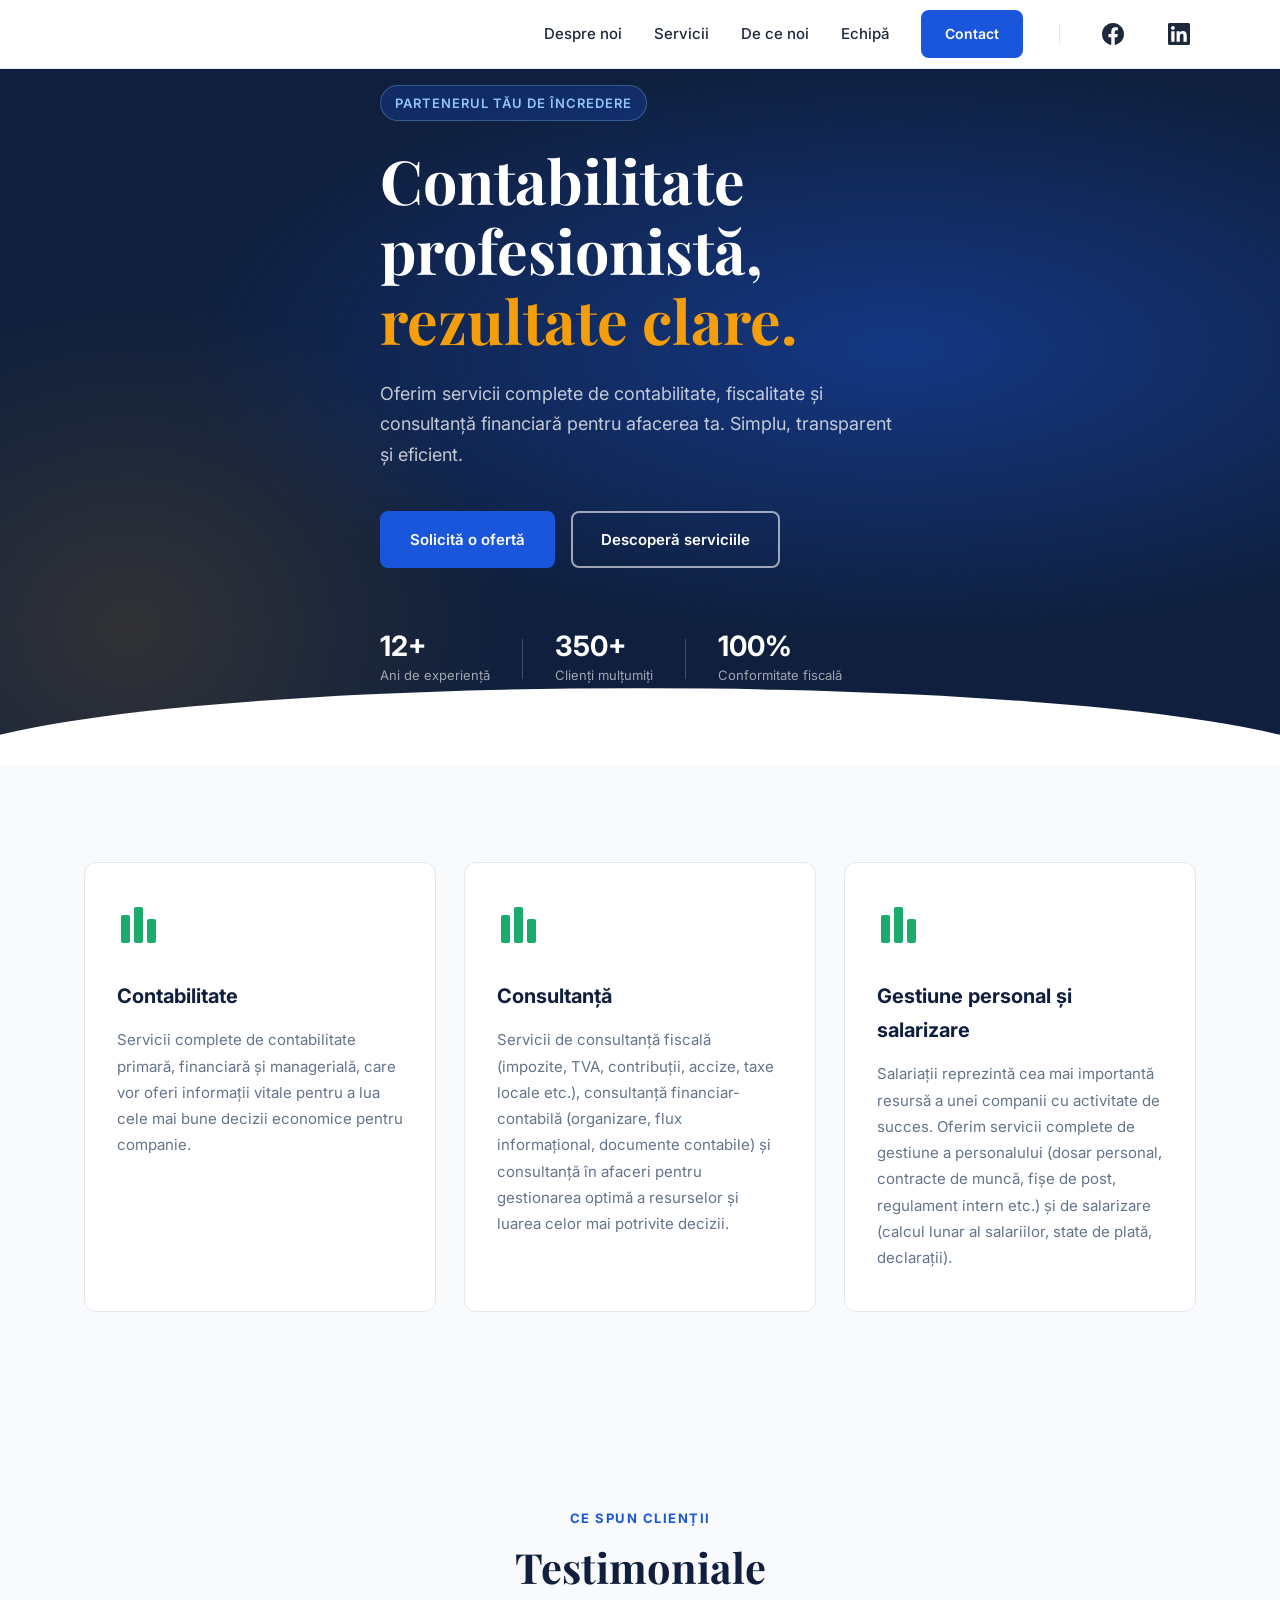
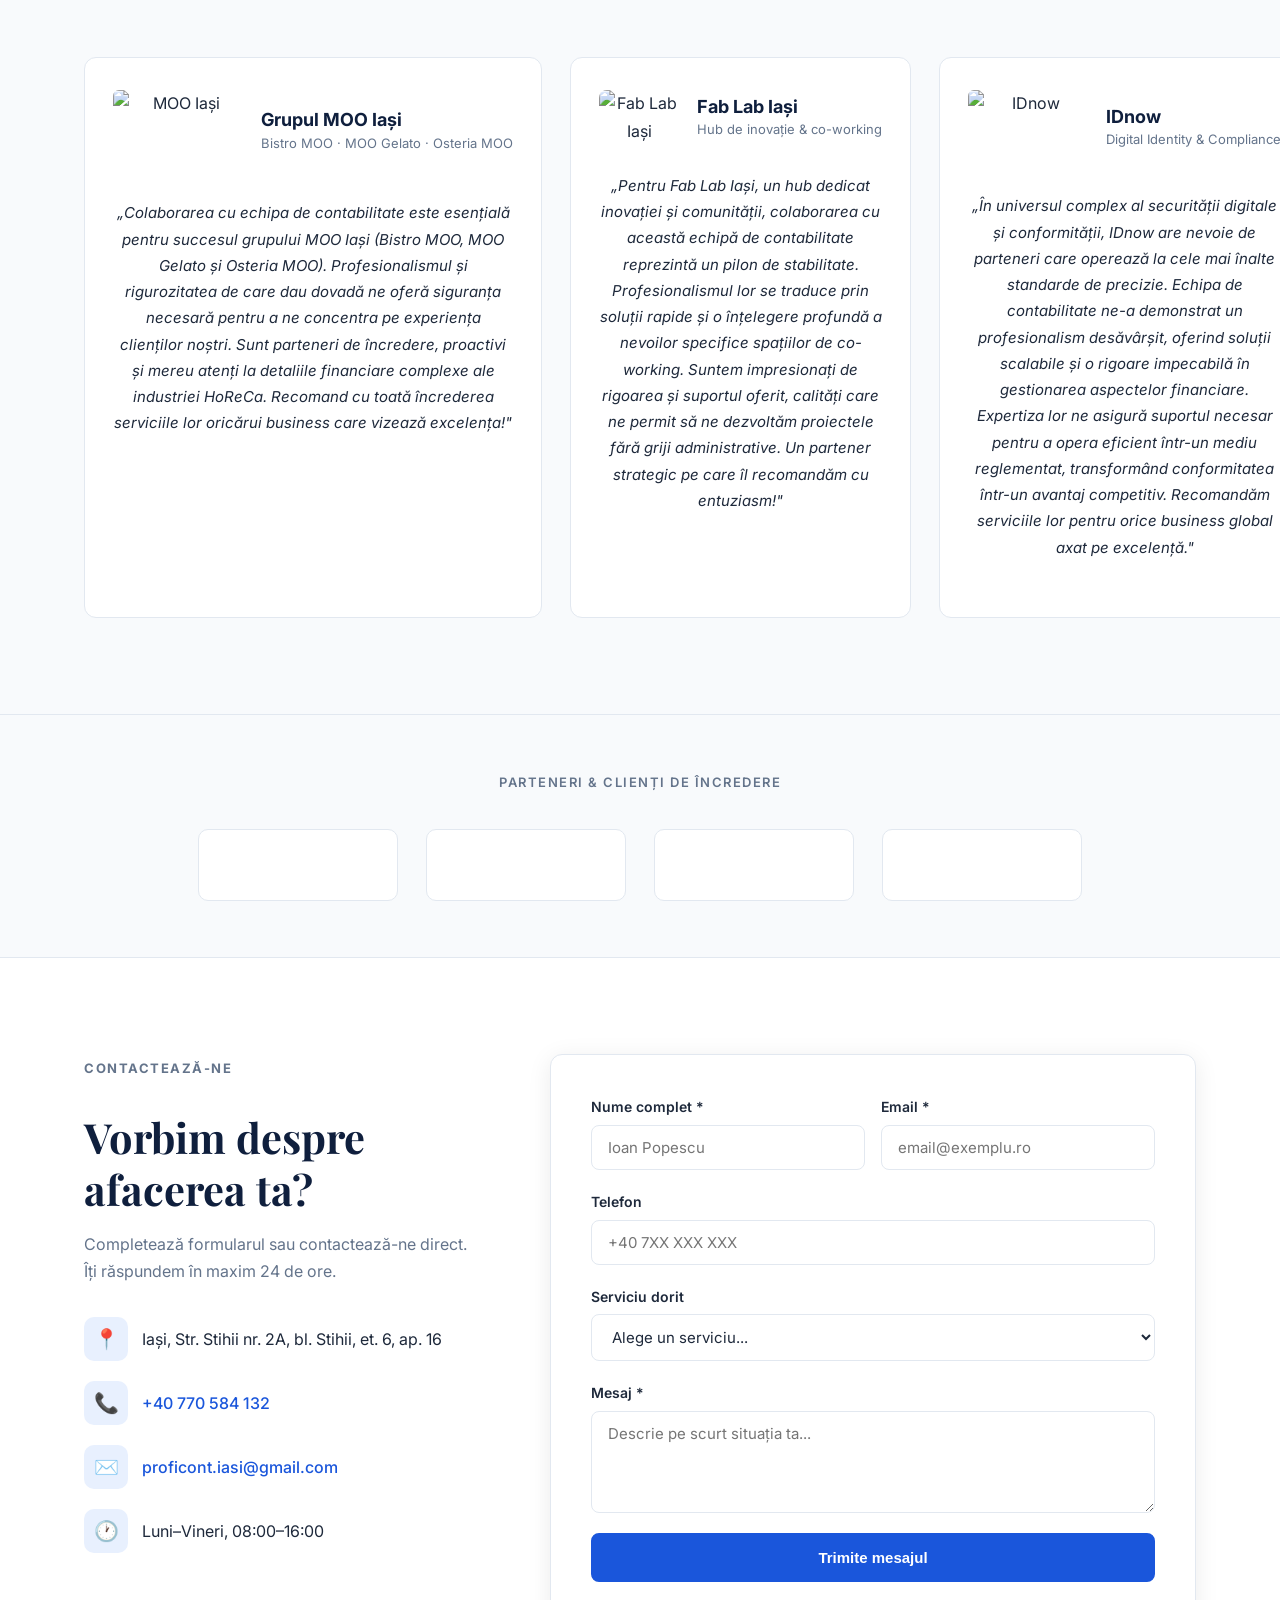
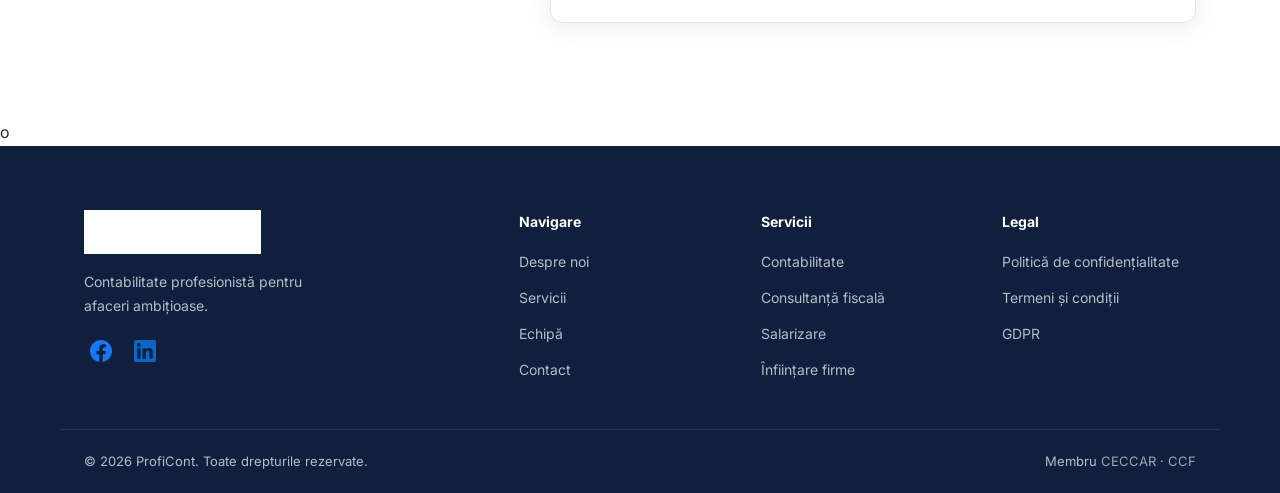
==== index.html @ 17c83525 "Update index.html" ====
<!DOCTYPE html>
<html lang="ro">
<head>
  <meta charset="UTF-8" />
  <meta name="viewport" content="width=device-width, initial-scale=1.0" />
  <title>ProfiCont – Servicii Contabile & Fiscale</title>
  <link rel="stylesheet" href="style.css" />
  <link rel="preconnect" href="https://fonts.googleapis.com" />
  <link rel="preconnect" href="https://fonts.gstatic.com" crossorigin />
  <link href="https://fonts.googleapis.com/css2?family=Inter:wght@300;400;500;600;700&family=Playfair+Display:wght@700&display=swap" rel="stylesheet" />
</head>
<body>

  <!-- NAVBAR -->
  <header class="navbar" id="navbar">
    <div class="container nav-inner">
      <a href="index.html" class="logo">
       <img src="images/logo-proficont.jpeg" alt="ProfiCont" class="logo-img logo-img--footer">
      </a>
      <nav class="nav-links" id="navLinks">
        <a href="despre-noi.html">Despre noi</a>
        <a href="servicii.html">Servicii</a>
        <a href="de-ce-noi.html">De ce noi</a>
        <a href="echipa.html">Echipă</a>
        <a href="#contact" class="btn btn-nav">Contact</a>
        <span class="nav-social-sep"></span>
        <a href="https://www.facebook.com/profile.php?id=100087734592923" target="_blank" rel="noopener" aria-label="Facebook" class="social-btn fb"><svg xmlns="http://www.w3.org/2000/svg" viewBox="0 0 24 24" fill="currentColor"><path d="M24 12.073c0-6.627-5.373-12-12-12s-12 5.373-12 12c0 5.99 4.388 10.954 10.125 11.854v-8.385H7.078v-3.47h3.047V9.43c0-3.007 1.792-4.669 4.533-4.669 1.312 0 2.686.235 2.686.235v2.953H15.83c-1.491 0-1.956.925-1.956 1.874v2.25h3.328l-.532 3.47h-2.796v8.385C19.612 23.027 24 18.062 24 12.073z"/></svg></a>
        <a href="https://www.linkedin.com/company/108966932/admin/page-posts/published/" target="_blank" rel="noopener" aria-label="LinkedIn" class="social-btn li"><svg xmlns="http://www.w3.org/2000/svg" viewBox="0 0 24 24" fill="currentColor"><path d="M20.447 20.452h-3.554v-5.569c0-1.328-.027-3.037-1.852-3.037-1.853 0-2.136 1.445-2.136 2.939v5.667H9.351V9h3.414v1.561h.046c.477-.9 1.637-1.85 3.37-1.85 3.601 0 4.267 2.37 4.267 5.455v6.286zM5.337 7.433c-1.144 0-2.063-.926-2.063-2.065 0-1.138.92-2.063 2.063-2.063 1.14 0 2.064.925 2.064 2.063 0 1.139-.925 2.065-2.064 2.065zm1.782 13.019H3.555V9h3.564v11.452zM22.225 0H1.771C.792 0 0 .774 0 1.729v20.542C0 23.227.792 24 1.771 24h20.451C23.2 24 24 23.227 24 22.271V1.729C24 .774 23.2 0 22.222 0h.003z"/></svg></a>
      </nav>
      <button class="hamburger" id="hamburger" aria-label="Meniu">
        <span></span><span></span><span></span>
      </button>
    </div>
  </header>

  <!-- HERO -->
  <section class="hero" id="hero">
    <div class="hero-bg"></div>
    <div class="container hero-content">
      <p class="hero-tag">Partenerul tău de încredere</p>
      <h1 class="hero-title">Contabilitate <br />profesionistă,<br /><span>rezultate clare.</span></h1>
      <p class="hero-sub">Oferim servicii complete de contabilitate, fiscalitate și consultanță financiară pentru afacerea ta. Simplu, transparent și eficient.</p>
      <div class="hero-cta">
        <a href="#contact" class="btn btn-primary">Solicită o ofertă</a>
        <a href="servicii.html" class="btn btn-outline">Descoperă serviciile</a>
      </div>
      <div class="hero-stats">
        <div class="stat"><span class="stat-num">12+</span><span class="stat-label">Ani de experiență</span></div>
        <div class="stat-divider"></div>
        <div class="stat"><span class="stat-num">350+</span><span class="stat-label">Clienți mulțumiți</span></div>
        <div class="stat-divider"></div>
        <div class="stat"><span class="stat-num">100%</span><span class="stat-label">Conformitate fiscală</span></div>
      </div>
    </div>
    <div class="hero-shape"></div>
  </section>

  <!-- SERVICII PREVIEW -->
  <section class="section servicii-preview">
    <div class="container">
      <div class="sp-grid">

        <div class="sp-card">
          <div class="sp-icon">
            <svg width="44" height="44" viewBox="0 0 44 44" fill="none" xmlns="http://www.w3.org/2000/svg">
              <rect x="4"  y="12" width="9" height="28" rx="2" fill="#1aab6d"/>
              <rect x="17" y="4"  width="9" height="36" rx="2" fill="#1aab6d"/>
              <rect x="30" y="16" width="9" height="24" rx="2" fill="#1aab6d"/>
            </svg>
          </div>
          <h3>Contabilitate</h3>
          <p>Servicii complete de contabilitate primară, financiară și managerială, care vor oferi informații vitale pentru a lua cele mai bune decizii economice pentru companie.</p>
        </div>

        <div class="sp-card">
          <div class="sp-icon">
            <svg width="44" height="44" viewBox="0 0 44 44" fill="none" xmlns="http://www.w3.org/2000/svg">
              <rect x="4"  y="12" width="9" height="28" rx="2" fill="#1aab6d"/>
              <rect x="17" y="4"  width="9" height="36" rx="2" fill="#1aab6d"/>
              <rect x="30" y="16" width="9" height="24" rx="2" fill="#1aab6d"/>
            </svg>
          </div>
          <h3>Consultanță</h3>
          <p>Servicii de consultanță fiscală (impozite, TVA, contribuții, accize, taxe locale etc.), consultanță financiar-contabilă (organizare, flux informațional, documente contabile) și consultanță în afaceri pentru gestionarea optimă a resurselor și luarea celor mai potrivite decizii.</p>
        </div>

        <div class="sp-card">
          <div class="sp-icon">
            <svg width="44" height="44" viewBox="0 0 44 44" fill="none" xmlns="http://www.w3.org/2000/svg">
              <rect x="4"  y="12" width="9" height="28" rx="2" fill="#1aab6d"/>
              <rect x="17" y="4"  width="9" height="36" rx="2" fill="#1aab6d"/>
              <rect x="30" y="16" width="9" height="24" rx="2" fill="#1aab6d"/>
            </svg>
          </div>
          <h3>Gestiune personal și salarizare</h3>
          <p>Salariații reprezintă cea mai importantă resursă a unei companii cu activitate de succes. Oferim servicii complete de gestiune a personalului (dosar personal, contracte de muncă, fișe de post, regulament intern etc.) și de salarizare (calcul lunar al salariilor, state de plată, declarații).</p>
        </div>

      </div>
    </div>
  </section>

  <!-- TESTIMONIALE -->
  <section class="section testimoniale" id="testimoniale">
    <div class="container">
      <div class="section-header">
        <p class="section-tag">Ce spun clienții</p>
        <h2 class="section-title">Testimoniale</h2>
      </div>
      <div class="testimoniale-grid">
        <div class="testimonial">
          <div class="testimonial-autor">
            <img class="autor-avatar" src="https://encrypted-tbn0.gstatic.com/images?q=tbn:ANd9GcRP4t0V4lASHLpOEWiMUk9K0QkeZZ6dbiQKRQ&s" alt="MOO Iași" style="width:130px;height:82px;" />
            <div class="autor-info"><strong><a href="https://moogelato.com/" target="_blank" rel="noopener">Grupul MOO Iași</a></strong><small class="autor-small-top">Bistro MOO · MOO Gelato · Osteria MOO</small></div>
          </div>
          <p>„Colaborarea cu echipa de contabilitate este esențială pentru succesul grupului MOO Iași (Bistro MOO, MOO Gelato și Osteria MOO). Profesionalismul și rigurozitatea de care dau dovadă ne oferă siguranța necesară pentru a ne concentra pe experiența clienților noștri. Sunt parteneri de încredere, proactivi și mereu atenți la detaliile financiare complexe ale industriei HoReCa. Recomand cu toată încrederea serviciile lor oricărui business care vizează excelența!"</p>
        </div>
        <div class="testimonial">
          <div class="testimonial-autor">
            <img class="autor-avatar" src="https://ambasadasustenabilitatii.ro/wp-content/uploads/2020/12/fab-lab-iasi-900.png" alt="Fab Lab Iași" style="max-width:180px;height:auto;border-radius:8px;object-fit:contain;" />
            <div class="autor-info"><strong><a href="https://fablabiasi.ro/" target="_blank" rel="noopener">Fab Lab Iași</a></strong><small class="autor-small-top">Hub de inovație & co-working</small></div>
          </div>
          <p>„Pentru Fab Lab Iași, un hub dedicat inovației și comunității, colaborarea cu această echipă de contabilitate reprezintă un pilon de stabilitate. Profesionalismul lor se traduce prin soluții rapide și o înțelegere profundă a nevoilor specifice spațiilor de co-working. Suntem impresionați de rigoarea și suportul oferit, calități care ne permit să ne dezvoltăm proiectele fără griji administrative. Un partener strategic pe care îl recomandăm cu entuziasm!"</p>
        </div>
        <div class="testimonial">
          <div class="testimonial-autor">
            <img class="autor-avatar" src="https://www.munich-startup.de/wp-content/uploads/2023/10/IDnow.jpeg" alt="IDnow" style="width:120px;height:75px;" />
            <div class="autor-info"><strong><a href="https://www.idnow.io/" target="_blank" rel="noopener">IDnow</a></strong><small class="autor-small-top">Digital Identity & Compliance</small></div>
          </div>
          <p>„În universul complex al securității digitale și conformității, IDnow are nevoie de parteneri care operează la cele mai înalte standarde de precizie. Echipa de contabilitate ne-a demonstrat un profesionalism desăvârșit, oferind soluții scalabile și o rigoare impecabilă în gestionarea aspectelor financiare. Expertiza lor ne asigură suportul necesar pentru a opera eficient într-un mediu reglementat, transformând conformitatea într-un avantaj competitiv. Recomandăm serviciile lor pentru orice business global axat pe excelență."</p>
        </div>
      </div>
    </div>
  </section>

  <!-- PARTENERI / LOGO-URI -->
  <section class="parteneri">
    <div class="container">
      <p class="parteneri-label">Parteneri & Clienți de încredere</p>
      <div class="parteneri-grid">

        <a class="logo-box" href="https://inamstro.ro/" target="_blank" rel="noopener" aria-label="Inamstro">
          <img src="https://encrypted-tbn0.gstatic.com/images?q=tbn:ANd9GcRgdJKgncwroC7Pd8G9prXsvxx-Uo7lSRP2fw&s" alt="Inamstro" style="height:140px; width:auto; max-width:100%; object-fit:contain;" />
        </a>

        <a class="logo-box" href="https://zupfinestre.ro/en/" target="_blank" rel="noopener" aria-label="Zup Finestre">
          <img src="https://zupfinestre.ro/wp-content/uploads/2021/09/logo-zup-ro-1-1-768x137-1.png" alt="Zup Finestre" style="height:140px; width:auto; max-width:100%; object-fit:contain;" />
        </a>

        <a class="logo-box" href="https://btmgrup.ro/" target="_blank" rel="noopener" aria-label="BTM Grup">
          <img src="https://encrypted-tbn0.gstatic.com/images?q=tbn:ANd9GcQc0dclmKgR8dohffgyRdElXDhDrs8-9zXMRg&s" alt="BTM Grup" style="height:140px; width:auto; max-width:100%; object-fit:contain;" />
        </a>

        <a class="logo-box" href="https://easyram.ro/" target="_blank" rel="noopener" aria-label="EasyRAM">
          <img src="https://easyram.ro/wp-content/uploads/2023/11/easyram-logo.svg" alt="EasyRAM" style="height:140px; width:auto; max-width:100%; object-fit:contain;" />
        </a>

      </div>
    </div>
  </section>

  <!-- CONTACT -->
  <section class="section contact" id="contact">
    <div class="container contact-grid">
      <div class="contact-info">
        <p class="section-tag">Contactează-ne</p>
        <h2 class="section-title">Vorbim despre<br />afacerea ta?</h2>
        <p>Completează formularul sau contactează-ne direct. Îți răspundem în maxim 24 de ore.</p>
        <ul class="contact-list">
          <li><span class="contact-icon">📍</span><span>Iași, Str. Stihii nr. 2A, bl. Stihii, et. 6, ap. 16</span></li>
          <li><span class="contact-icon">📞</span><a href="tel:+40 770 584 132">+40 770 584 132</a></li>
          <li><span class="contact-icon">✉️</span><a href="mailto:proficont.iasi@gmail.com">proficont.iasi@gmail.com</a></li>
          <li><span class="contact-icon">🕐</span><span>Luni–Vineri, 08:00–16:00</span></li>
        </ul>
      </div>
      <form class="contact-form" id="contactForm">
        <div class="form-row">
          <div class="form-group">
            <label for="name">Nume complet *</label>
            <input type="text" id="name" name="name" placeholder="Ioan Popescu" required />
          </div>
          <div class="form-group">
            <label for="email">Email *</label>
            <input type="email" id="email" name="email" placeholder="email@exemplu.ro" required />
          </div>
        </div>
        <div class="form-group">
          <label for="phone">Telefon</label>
          <input type="tel" id="phone" name="phone" placeholder="+40 7XX XXX XXX" />
        </div>
        <div class="form-group">
          <label for="serviciu">Serviciu dorit</label>
          <select id="serviciu" name="serviciu">
            <option value="">Alege un serviciu...</option>
            <option>Contabilitate generală</option>
            <option>Consultanță fiscală</option>
            <option>Salarizare & HR</option>
            <option>Înființare firmă</option>
            <option>Altceva</option>
          </select>
        </div>
        <div class="form-group">
          <label for="mesaj">Mesaj *</label>
          <textarea id="mesaj" name="mesaj" rows="4" placeholder="Descrie pe scurt situația ta..." required></textarea>
        </div>
        <button type="submit" class="btn btn-primary btn-full">Trimite mesajul</button>
        <div class="form-success" id="formSuccess">Mesajul a fost trimis! Te contactăm în curând.</div>
      </form>
    </div>
  </section>

  <!-- FOOTER -->o
  <footer class="footer">
    <div class="container footer-inner">
      <div class="footer-brand">
        <a href="index.html" class="logo">
          <img src="images/logo-proficont.jpeg" alt="ProfiCont" class="logo-img logo-img--footer" />
        </a>
        <p>Contabilitate profesionistă pentru afaceri ambițioase.</p>
        <div class="social-footer">
          <a href="https://www.facebook.com/profile.php?id=100087734592923" target="_blank" rel="noopener" aria-label="Facebook" class="social-btn fb"><svg xmlns="http://www.w3.org/2000/svg" viewBox="0 0 24 24" fill="currentColor"><path d="M24 12.073c0-6.627-5.373-12-12-12s-12 5.373-12 12c0 5.99 4.388 10.954 10.125 11.854v-8.385H7.078v-3.47h3.047V9.43c0-3.007 1.792-4.669 4.533-4.669 1.312 0 2.686.235 2.686.235v2.953H15.83c-1.491 0-1.956.925-1.956 1.874v2.25h3.328l-.532 3.47h-2.796v8.385C19.612 23.027 24 18.062 24 12.073z"/></svg></a>
          <a href="https://www.linkedin.com/company/108966932/admin/page-posts/published/" target="_blank" rel="noopener" aria-label="LinkedIn" class="social-btn li"><svg xmlns="http://www.w3.org/2000/svg" viewBox="0 0 24 24" fill="currentColor"><path d="M20.447 20.452h-3.554v-5.569c0-1.328-.027-3.037-1.852-3.037-1.853 0-2.136 1.445-2.136 2.939v5.667H9.351V9h3.414v1.561h.046c.477-.9 1.637-1.85 3.37-1.85 3.601 0 4.267 2.37 4.267 5.455v6.286zM5.337 7.433c-1.144 0-2.063-.926-2.063-2.065 0-1.138.92-2.063 2.063-2.063 1.14 0 2.064.925 2.064 2.063 0 1.139-.925 2.065-2.064 2.065zm1.782 13.019H3.555V9h3.564v11.452zM22.225 0H1.771C.792 0 0 .774 0 1.729v20.542C0 23.227.792 24 1.771 24h20.451C23.2 24 24 23.227 24 22.271V1.729C24 .774 23.2 0 22.222 0h.003z"/></svg></a>
        </div>
      </div>
      <div class="footer-links">
        <strong>Navigare</strong>
        <a href="despre-noi.html">Despre noi</a>
        <a href="servicii.html">Servicii</a>
        <a href="echipa.html">Echipă</a>
        <a href="#contact">Contact</a>
      </div>
      <div class="footer-links">
        <strong>Servicii</strong>
        <a href="servicii.html">Contabilitate</a>
        <a href="servicii.html">Consultanță fiscală</a>
        <a href="servicii.html">Salarizare</a>
        <a href="servicii.html">Înființare firme</a>
      </div>
      <div class="footer-links">
        <strong>Legal</strong>
        <a href="#">Politică de confidențialitate</a>
        <a href="#">Termeni și condiții</a>
        <a href="#">GDPR</a>
      </div>
    </div>
    <div class="footer-bottom">
      <div class="container">
        <span>© 2026 ProfiCont. Toate drepturile rezervate.</span>
        <span>Membru <a href="#">CECCAR</a> · <a href="#">CCF</a></span>
      </div>
    </div>
  </footer>

  <a href="#hero" class="scroll-top" id="scrollTop" aria-label="Sus">↑</a>
  <script src="main.js"></script>
</body>
</html>
---- style.css ----
/* ===== RESET & BASE ===== */
*,
*::before,
*::after {
  box-sizing: border-box;
  margin: 0;
  padding: 0;
}

:root {
  --blue: #1a56db;
  --blue-dark: #1241a8;
  --blue-light: #e8f0fe;
  --navy: #0f1f3d;
  --text: #1e293b;
  --text-muted: #64748b;
  --border: #e2e8f0;
  --bg-light: #f8fafc;
  --white: #ffffff;
  --accent: #f59e0b;
  --radius: 12px;
  --shadow: 0 4px 24px rgba(0, 0, 0, .08);
  --shadow-lg: 0 12px 40px rgba(0, 0, 0, .14);
  --transition: .25s ease;
}

html {
  scroll-behavior: smooth;
}

body {
  font-family: 'Inter', sans-serif;
  font-size: 16px;
  line-height: 1.7;
  color: var(--text);
  background: var(--white);
}

img {
  max-width: 100%;
  display: block;
}

a {
  text-decoration: none;
  color: inherit;
}

ul {
  list-style: none;
}

.container {
  max-width: 1160px;
  margin: 0 auto;
  padding: 0 24px;
}

.section {
  padding: 96px 0;
}

/* ===== BUTTONS ===== */
.btn {
  display: inline-flex;
  align-items: center;
  gap: 8px;
  padding: 14px 28px;
  border-radius: 8px;
  font-weight: 600;
  font-size: 15px;
  cursor: pointer;
  border: 2px solid transparent;
  transition: var(--transition);
  white-space: nowrap;
}

.btn-primary {
  background: var(--blue);
  color: var(--white);
  border-color: var(--blue);
}

.btn-primary:hover {
  background: var(--blue-dark);
  border-color: var(--blue-dark);
  transform: translateY(-2px);
  box-shadow: 0 8px 20px rgba(26, 86, 219, .35);
}

.btn-outline {
  background: transparent;
  color: var(--white);
  border-color: rgba(255, 255, 255, .6);
}

.btn-outline:hover {
  background: rgba(255, 255, 255, .12);
  border-color: var(--white);
}

.btn-nav {
  background: var(--blue);
  color: var(--white);
  padding: 10px 22px;
  font-size: 14px;
}

.btn-nav:hover {
  background: var(--blue-dark);
}

.btn-full {
  width: 100%;
  justify-content: center;
}

/* ===== NAVBAR ===== */
.navbar {
  position: relative;
  z-index: 100;
  background: rgba(255, 255, 255, .92);
  backdrop-filter: blur(12px);
  border-bottom: 1px solid var(--border);
  transition: box-shadow var(--transition);
}

.navbar.sticky {
  position: fixed;
  top: 0;
  left: 0;
  right: 0;
  box-shadow: var(--shadow);
  animation: navSlideDown 0.35s ease;
}

@keyframes navSlideDown {
  from {
    transform: translateY(-100%);
  }

  to {
    transform: translateY(0);
  }
}

.nav-inner {
  display: flex;
  align-items: center;
  justify-content: space-between;
  height: 68px;
}

.logo {
  display: flex;
  align-items: center;
  gap: 10px;
  font-weight: 700;
  font-size: 20px;
  color: var(--navy);
}

.logo-img {
  height: 44px;
  width: auto;
  display: block;
  object-fit: contain;
}

.logo-img--footer {
  height: 44px;
  width: auto;
  display: block;
  object-fit: contain;
  filter: brightness(0) invert(1);
}

.logo-mark {
  width: 38px;
  height: 38px;
  background: var(--blue);
  color: var(--white);
  border-radius: 8px;
  display: grid;
  place-items: center;
  font-size: 14px;
  font-weight: 700;
  letter-spacing: .5px;
}

.nav-links {
  display: flex;
  align-items: center;
  gap: 32px;
  font-size: 15px;
  font-weight: 500;
}

.nav-links a:not(.btn) {
  color: var(--text);
  transition: color var(--transition);
}

.nav-links a:not(.btn):hover {
  color: var(--blue);
}

.hamburger {
  display: none;
  flex-direction: column;
  gap: 5px;
  background: none;
  border: none;
  cursor: pointer;
  padding: 4px;
}

.hamburger span {
  display: block;
  width: 24px;
  height: 2px;
  background: var(--text);
  border-radius: 2px;
  transition: var(--transition);
}

.hamburger.open span:nth-child(1) {
  transform: translateY(7px) rotate(45deg);
}

.hamburger.open span:nth-child(2) {
  opacity: 0;
}

.hamburger.open span:nth-child(3) {
  transform: translateY(-7px) rotate(-45deg);
}

/* ===== HERO ===== */
.hero {
  position: relative;
  min-height: 60vh;
  display: flex;
  align-items: center;
  overflow: hidden;
  background: var(--navy);
}

.hero-bg {
  position: absolute;
  inset: 0;
  background:
    radial-gradient(ellipse 80% 60% at 70% 40%, rgba(26, 86, 219, .45) 0%, transparent 70%),
    radial-gradient(ellipse 50% 80% at 10% 80%, rgba(245, 158, 11, .15) 0%, transparent 60%);
}

.hero-content {
  position: relative;
  z-index: 1;
  padding: 16px 24px 80px;
  max-width: 680px;
}

.hero-tag {
  display: inline-block;
  background: rgba(26, 86, 219, .25);
  color: #93c5fd;
  font-size: 13px;
  font-weight: 600;
  letter-spacing: 1px;
  text-transform: uppercase;
  padding: 6px 14px;
  border-radius: 20px;
  border: 1px solid rgba(147, 197, 253, .3);
  margin-bottom: 24px;
}

.hero-title {
  font-family: 'Playfair Display', serif;
  font-size: clamp(2.4rem, 5vw, 3.8rem);
  line-height: 1.15;
  color: var(--white);
  margin-bottom: 24px;
}

.hero-title span {
  color: var(--accent);
}

.hero-sub {
  font-size: 18px;
  color: rgba(255, 255, 255, .75);
  margin-bottom: 40px;
  max-width: 520px;
}

.hero-cta {
  display: flex;
  gap: 16px;
  flex-wrap: wrap;
  margin-bottom: 64px;
}

.hero-stats {
  display: flex;
  align-items: center;
  gap: 32px;
  flex-wrap: wrap;
}

.stat {
  display: flex;
  flex-direction: column;
}

.stat-num {
  font-size: 28px;
  font-weight: 700;
  color: var(--white);
  line-height: 1;
}

.stat-label {
  font-size: 13px;
  color: rgba(255, 255, 255, .6);
  margin-top: 4px;
}

.stat-divider {
  width: 1px;
  height: 40px;
  background: rgba(255, 255, 255, .2);
}

.hero-shape {
  position: absolute;
  bottom: -2px;
  left: 0;
  right: 0;
  height: 80px;
  background: var(--white);
  clip-path: ellipse(55% 100% at 50% 100%);
}

/* ===== SECTION HEADERS ===== */
.section-tag {
  display: inline-block;
  color: var(--blue);
  font-size: 13px;
  font-weight: 700;
  letter-spacing: 1.5px;
  text-transform: uppercase;
  margin-bottom: 12px;
}

.section-tag--light {
  color: #93c5fd;
}

.section-title {
  font-family: 'Playfair Display', serif;
  font-size: clamp(1.8rem, 3.5vw, 2.6rem);
  color: var(--navy);
  line-height: 1.25;
  margin-bottom: 16px;
}

.section-title--light {
  color: var(--white);
}

.section-sub {
  color: var(--text-muted);
  max-width: 520px;
}

.section-header {
  text-align: center;
  margin-bottom: 64px;
}

.section-header .section-sub {
  margin: 0 auto;
}

.section-header--light {
  text-align: center;
  margin-bottom: 64px;
}

/* ===== SERVICII PREVIEW (homepage boxes) ===== */
.servicii-preview {
  background: var(--bg-light);
}

.sp-grid {
  display: grid;
  grid-template-columns: repeat(3, 1fr);
  gap: 28px;
}

.sp-card {
  background: var(--white);
  border: 1px solid var(--border);
  border-radius: var(--radius);
  padding: 40px 32px;
  transition: box-shadow var(--transition), transform var(--transition);
}

.sp-card:hover {
  box-shadow: var(--shadow-lg);
  transform: translateY(-4px);
}

.sp-icon {
  margin-bottom: 24px;
}

.sp-card h3 {
  font-size: 20px;
  font-weight: 700;
  color: var(--navy);
  margin-bottom: 14px;
}

.sp-card p {
  color: var(--text-muted);
  font-size: 15px;
  line-height: 1.75;
}

@media (max-width: 768px) {
  .sp-grid {
    grid-template-columns: 1fr;
  }
}

/* ===== DESPRE ===== */
.despre-grid {
  display: grid;
  grid-template-columns: 1fr 1fr;
  gap: 80px;
  align-items: center;
}

.img-placeholder {
  aspect-ratio: 4/5;
  background: linear-gradient(135deg, var(--blue-light) 0%, #c7d9ff 100%);
  border-radius: var(--radius);
  display: flex;
  align-items: flex-end;
  justify-content: center;
  padding: 24px;
  position: relative;
  overflow: hidden;
}

.img-placeholder::before {
  content: '';
  position: absolute;
  top: 20%;
  left: 50%;
  transform: translateX(-50%);
  width: 120px;
  height: 120px;
  background: rgba(26, 86, 219, .15);
  border-radius: 50%;
}

.img-badge {
  background: var(--white);
  color: var(--blue);
  font-weight: 700;
  font-size: 13px;
  padding: 10px 20px;
  border-radius: 8px;
  box-shadow: var(--shadow);
  position: relative;
  z-index: 1;
}

.despre-text p {
  color: var(--text-muted);
  margin-bottom: 16px;
}

.despre-text p strong {
  color: var(--text);
}

.check-list {
  margin: 24px 0 32px;
  display: flex;
  flex-direction: column;
  gap: 12px;
}

.check-list li {
  display: flex;
  align-items: center;
  gap: 10px;
  font-weight: 500;
  color: var(--text);
}

.check-list li::before {
  content: '✓';
  width: 22px;
  height: 22px;
  background: var(--blue);
  color: var(--white);
  border-radius: 50%;
  display: grid;
  place-items: center;
  font-size: 12px;
  font-weight: 700;
  flex-shrink: 0;
}

/* ===== SERVICII ===== */
.servicii {
  background: var(--bg-light);
}

.servicii-grid {
  display: grid;
  grid-template-columns: repeat(3, 1fr);
  gap: 28px;
}

.card {
  background: var(--white);
  border: 1px solid var(--border);
  border-radius: var(--radius);
  padding: 36px 28px;
  transition: transform var(--transition), box-shadow var(--transition), border-color var(--transition);
  opacity: 0;
  transform: translateY(24px);
}

.card.visible {
  opacity: 1;
  transform: translateY(0);
}

.card:hover {
  transform: translateY(-6px);
  box-shadow: var(--shadow-lg);
  border-color: var(--blue);
}

.card-icon {
  font-size: 36px;
  margin-bottom: 20px;
}

.card h3 {
  font-size: 18px;
  color: var(--navy);
  margin-bottom: 12px;
}

.card p {
  color: var(--text-muted);
  font-size: 15px;
  margin-bottom: 20px;
}

.card-link {
  color: var(--blue);
  font-weight: 600;
  font-size: 14px;
  transition: gap var(--transition);
}

.card-link:hover {
  text-decoration: underline;
}

/* ===== AVANTAJE ===== */
.avantaje {
  background: var(--navy);
}

.avantaje-grid {
  display: grid;
  grid-template-columns: repeat(4, 1fr);
  gap: 40px;
}

.avantaj {
  color: var(--white);
}

.avantaj-num {
  font-size: 48px;
  font-weight: 700;
  color: rgba(26, 86, 219, .5);
  line-height: 1;
  margin-bottom: 16px;
  font-family: 'Playfair Display', serif;
}

.avantaj h3 {
  font-size: 18px;
  margin-bottom: 12px;
}

.avantaj p {
  color: rgba(255, 255, 255, .65);
  font-size: 15px;
  line-height: 1.65;
}

/* ===== ECHIPA ===== */
.echipa-grid {
  display: grid;
  grid-template-columns: repeat(3, 1fr);
  gap: 40px;
}

.membru {
  text-align: center;
}

.placeholder-foto {
  width: 120px;
  height: 120px;
  background: linear-gradient(135deg, var(--blue) 0%, var(--blue-dark) 100%);
  border-radius: 50%;
  display: grid;
  place-items: center;
  margin: 0 auto 20px;
  font-size: 28px;
  font-weight: 700;
  color: var(--white);
  letter-spacing: 1px;
}

.membru h4 {
  font-size: 18px;
  color: var(--navy);
  margin-bottom: 4px;
}

.membru-rol {
  color: var(--blue);
  font-size: 13px;
  font-weight: 600;
  margin-bottom: 10px;
}

.membru-desc {
  color: var(--text-muted);
  font-size: 14px;
}

/* ===== TESTIMONIALE ===== */
.testimoniale {
  background: var(--bg-light);
}

.testimoniale-grid {
  display: grid;
  grid-template-columns: 1.5fr 1fr 1fr;
  gap: 28px;
  align-items: stretch;
}

.testimonial {
  background: var(--white);
  border: 1px solid var(--border);
  border-radius: var(--radius);
  padding: 32px 28px;
  display: flex;
  flex-direction: column;
  align-items: center;
  text-align: center;
}

.testimonial>p {
  flex: 1;
}

.stars {
  color: var(--accent);
  font-size: 18px;
  margin-bottom: 16px;
  letter-spacing: 2px;
}

.testimonial>p {
  color: var(--text);
  font-size: 15px;
  line-height: 1.75;
  margin-bottom: 24px;
  margin-top: 8px;
  font-style: italic;
}

.testimonial-autor {
  display: flex;
  align-items: center;
  gap: 18px;
  margin-bottom: 20px;
}

.autor-info {
  display: flex;
  flex-direction: column;
  gap: 3px;
  text-align: left;
}

.autor-info strong {
  display: block;
  line-height: 1.2;
  white-space: nowrap;
}

.autor-info small {
  display: block;
  line-height: 1.2;
  white-space: nowrap;
}

.autor-small-top {
  margin-top: 0;
  position: relative;
  top: -2px;
  white-space: nowrap;
}

.autor-avatar {
  width: 80px;
  height: 56px;
  flex-shrink: 0;
  object-fit: contain;
  display: block;
  border-radius: 6px;
}

.testimonial-autor strong {
  font-size: 18px;
  color: var(--navy);
  display: block;
  margin-bottom: 4px;
}

.testimonial-autor small {
  color: var(--text-muted);
  font-size: 13px;
}

/* ===== PARTENERI ===== */
.parteneri {
  padding: 56px 0;
  background: var(--bg-light);
  border-top: 1px solid var(--border);
  border-bottom: 1px solid var(--border);
}

.parteneri-label {
  text-align: center;
  font-size: 13px;
  font-weight: 600;
  letter-spacing: 1.5px;
  text-transform: uppercase;
  color: var(--text-muted);
  margin-bottom: 36px;
}

.parteneri-grid {
  display: flex;
  justify-content: center;
  align-items: center;
  gap: 28px;
  flex-wrap: wrap;
}

.logo-box {
  flex: 0 0 200px;
  border: 1.5px solid var(--border);
  border-radius: 10px;
  height: 72px;
  display: flex;
  align-items: center;
  justify-content: center;
  padding: 10px 14px;
  background: var(--white);
  transition: border-color var(--transition), box-shadow var(--transition), transform var(--transition);
  overflow: hidden;
}

.logo-box:hover {
  border-color: var(--blue);
  box-shadow: 0 4px 14px rgba(26, 86, 219, .1);
  transform: translateY(-2px);
}

.logo-box svg {
  width: 100%;
  height: auto;
  display: block;
}

@media (max-width: 1024px) {
  .parteneri-grid {
    grid-template-columns: repeat(3, 1fr);
  }
}

@media (max-width: 480px) {
  .parteneri-grid {
    grid-template-columns: repeat(2, 1fr);
  }
}

/* ===== CONTACT ===== */
.contact-grid {
  display: grid;
  grid-template-columns: 1fr 1.4fr;
  gap: 80px;
  align-items: start;
}

.contact-info p {
  color: var(--text-muted);
  margin-bottom: 32px;
}

.contact-list {
  display: flex;
  flex-direction: column;
  gap: 20px;
}

.contact-list li {
  display: flex;
  align-items: center;
  gap: 14px;
}

.contact-icon {
  font-size: 20px;
  width: 44px;
  height: 44px;
  background: var(--blue-light);
  border-radius: 10px;
  display: grid;
  place-items: center;
  flex-shrink: 0;
}

.contact-list a {
  color: var(--blue);
  font-weight: 500;
}

.contact-list a:hover {
  text-decoration: underline;
}

.contact-form {
  background: var(--white);
  border: 1px solid var(--border);
  border-radius: var(--radius);
  padding: 40px;
  box-shadow: var(--shadow);
}

.form-row {
  display: grid;
  grid-template-columns: 1fr 1fr;
  gap: 16px;
}

.form-group {
  display: flex;
  flex-direction: column;
  gap: 6px;
  margin-bottom: 20px;
}

.form-group label {
  font-size: 14px;
  font-weight: 600;
  color: var(--text);
}

.form-group input,
.form-group select,
.form-group textarea {
  padding: 12px 16px;
  border: 1.5px solid var(--border);
  border-radius: 8px;
  font-family: inherit;
  font-size: 15px;
  color: var(--text);
  background: var(--white);
  transition: border-color var(--transition), box-shadow var(--transition);
  outline: none;
}

.form-group input:focus,
.form-group select:focus,
.form-group textarea:focus {
  border-color: var(--blue);
  box-shadow: 0 0 0 3px rgba(26, 86, 219, .12);
}

.form-group textarea {
  resize: vertical;
  min-height: 100px;
}

.form-success {
  display: none;
  margin-top: 16px;
  padding: 14px;
  background: #f0fdf4;
  border: 1px solid #bbf7d0;
  border-radius: 8px;
  color: #166534;
  font-size: 14px;
  font-weight: 500;
  text-align: center;
}

.form-success.show {
  display: block;
}

/* ===== FOOTER ===== */
.footer {
  background: var(--navy);
  color: rgba(255, 255, 255, .7);
  padding-top: 64px;
}

.footer-inner {
  display: grid;
  grid-template-columns: 2fr 1fr 1fr 1fr;
  gap: 48px;
  padding-bottom: 48px;
  border-bottom: 1px solid rgba(255, 255, 255, .1);
}

.footer-brand .logo {
  margin-bottom: 16px;
}

.logo-text--light {
  color: var(--white);
}

.footer-brand p {
  font-size: 14px;
  max-width: 240px;
}

.footer-links {
  display: flex;
  flex-direction: column;
  gap: 12px;
}

.footer-links strong {
  color: var(--white);
  font-size: 14px;
  margin-bottom: 4px;
}

.footer-links a {
  font-size: 14px;
  transition: color var(--transition);
}

.footer-links a:hover {
  color: var(--white);
}

.footer-bottom {
  padding: 20px 0;
  font-size: 13px;
}

.footer-bottom .container {
  display: flex;
  justify-content: space-between;
  align-items: center;
  flex-wrap: wrap;
  gap: 8px;
}

.footer-bottom a {
  color: rgba(255, 255, 255, .6);
}

.footer-bottom a:hover {
  color: var(--white);
}

/* ===== PAGE HEADER (inner pages) ===== */
.page-header {
  background: var(--navy);
  padding: 64px 0 56px;
  position: relative;
  overflow: hidden;
}

.page-header::before {
  content: '';
  position: absolute;
  inset: 0;
  background: radial-gradient(ellipse 70% 80% at 80% 50%, rgba(26, 86, 219, .4) 0%, transparent 70%);
}

.page-header .container {
  position: relative;
  z-index: 1;
}

.page-header-title {
  font-family: 'Playfair Display', serif;
  font-size: clamp(2rem, 4vw, 3rem);
  color: var(--white);
  margin-bottom: 12px;
}

.page-header-breadcrumb {
  font-size: 14px;
  color: rgba(255, 255, 255, .55);
}

.page-header-breadcrumb a {
  color: rgba(255, 255, 255, .75);
  transition: color var(--transition);
}

.page-header-breadcrumb a:hover {
  color: var(--white);
}

/* ===== SOCIAL MEDIA BUTTONS ===== */
.social-btn {
  width: 34px;
  height: 34px;
  display: inline-flex;
  align-items: center;
  justify-content: center;
  flex-shrink: 0;
  transition: opacity var(--transition), transform var(--transition);
}

.social-btn:hover {
  opacity: .65;
  transform: translateY(-2px);
}

.social-btn.fb {
  color: #1877F2;
}

.social-btn.li {
  color: #0A66C2;
}

.social-btn svg {
  width: 22px;
  height: 22px;
  fill: currentColor;
}

.nav-social-sep {
  width: 1px;
  height: 22px;
  background: var(--border);
  margin: 0 4px;
}

.social-footer {
  display: flex;
  gap: 10px;
  margin-top: 16px;
}

/* ===== ACTIVE NAV LINK ===== */
.nav-links a.active:not(.btn) {
  color: var(--blue);
  font-weight: 600;
}

/* ===== SCROLL TOP ===== */
.scroll-top {
  position: fixed;
  bottom: 28px;
  right: 28px;
  width: 44px;
  height: 44px;
  background: var(--blue);
  color: var(--white);
  border-radius: 10px;
  display: grid;
  place-items: center;
  font-size: 18px;
  box-shadow: var(--shadow);
  opacity: 0;
  transform: translateY(12px);
  transition: opacity var(--transition), transform var(--transition);
  pointer-events: none;
  z-index: 50;
}

.scroll-top.show {
  opacity: 1;
  transform: translateY(0);
  pointer-events: auto;
}

.scroll-top:hover {
  background: var(--blue-dark);
}

/* ===== ANIMATIONS ===== */
@keyframes fadeUp {
  from {
    opacity: 0;
    transform: translateY(30px);
  }

  to {
    opacity: 1;
    transform: translateY(0);
  }
}

.hero-content>* {
  animation: fadeUp .7s ease both;
}

.hero-tag {
  animation-delay: .1s;
}

.hero-title {
  animation-delay: .25s;
}

.hero-sub {
  animation-delay: .4s;
}

.hero-cta {
  animation-delay: .55s;
}

.hero-stats {
  animation-delay: .7s;
}

/* ===== RESPONSIVE ===== */
@media (max-width: 1024px) {
  .servicii-grid {
    grid-template-columns: repeat(2, 1fr);
  }

  .avantaje-grid {
    grid-template-columns: repeat(2, 1fr);
  }

  .footer-inner {
    grid-template-columns: 1fr 1fr;
  }
}

@media (max-width: 768px) {
  .section {
    padding: 64px 0;
  }

  .nav-links {
    display: none;
    position: fixed;
    top: 68px;
    left: 0;
    right: 0;
    background: var(--white);
    border-top: 1px solid var(--border);
    flex-direction: column;
    padding: 24px;
    gap: 20px;
    box-shadow: var(--shadow-lg);
  }

  .nav-links.open {
    display: flex;
  }

  .hamburger {
    display: flex;
  }

  .hero-content {
    max-width: 100%;
  }

  .hero-cta {
    flex-direction: column;
  }

  .hero-stats {
    gap: 20px;
  }

  .stat-divider {
    display: none;
  }

  .despre-grid {
    grid-template-columns: 1fr;
    gap: 48px;
  }

  .servicii-grid {
    grid-template-columns: 1fr;
  }

  .echipa-grid {
    grid-template-columns: 1fr;
  }

  .testimoniale-grid {
    grid-template-columns: 1fr;
  }

  .contact-grid {
    grid-template-columns: 1fr;
    gap: 48px;
  }

  .avantaje-grid {
    grid-template-columns: 1fr 1fr;
  }

  .form-row {
    grid-template-columns: 1fr;
  }

  .contact-form {
    padding: 28px 20px;
  }

  .footer-inner {
    grid-template-columns: 1fr 1fr;
  }
}

@media (max-width: 480px) {
  .avantaje-grid {
    grid-template-columns: 1fr;
  }

  .footer-inner {
    grid-template-columns: 1fr;
  }
}
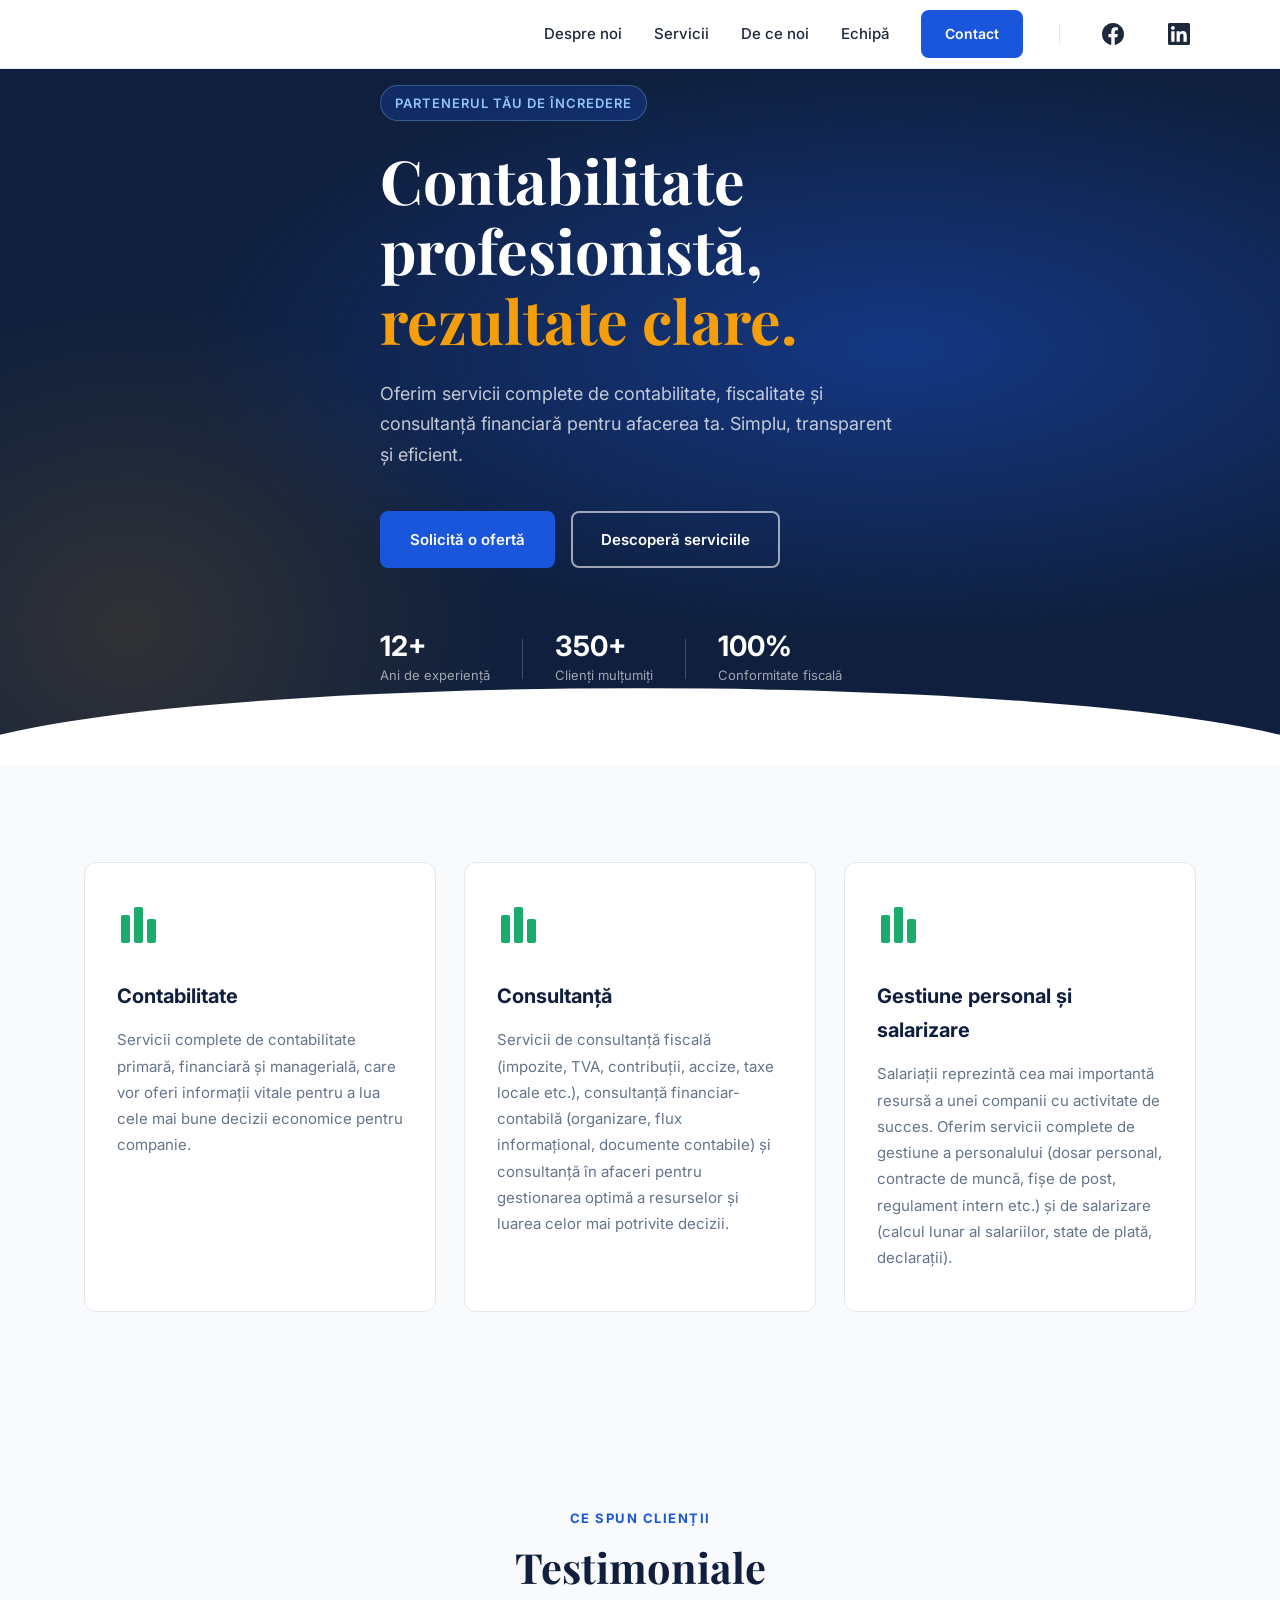
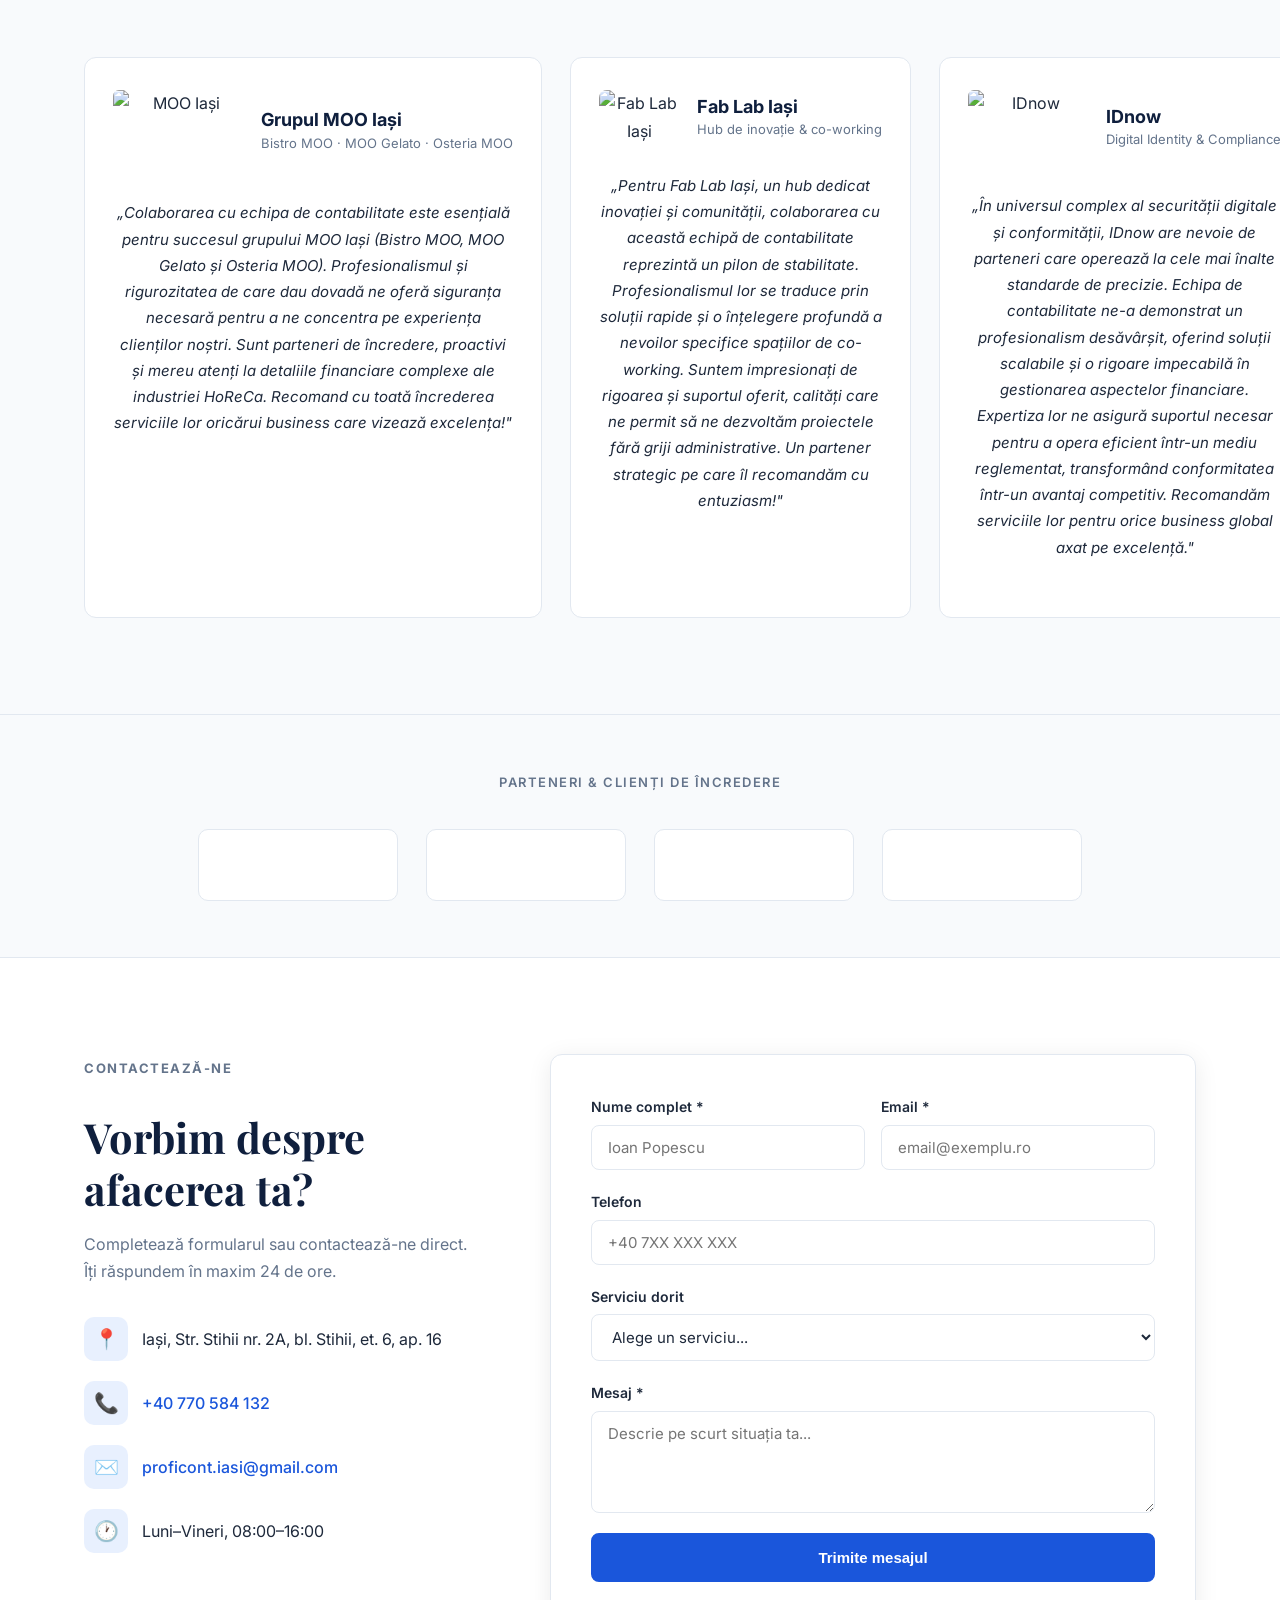
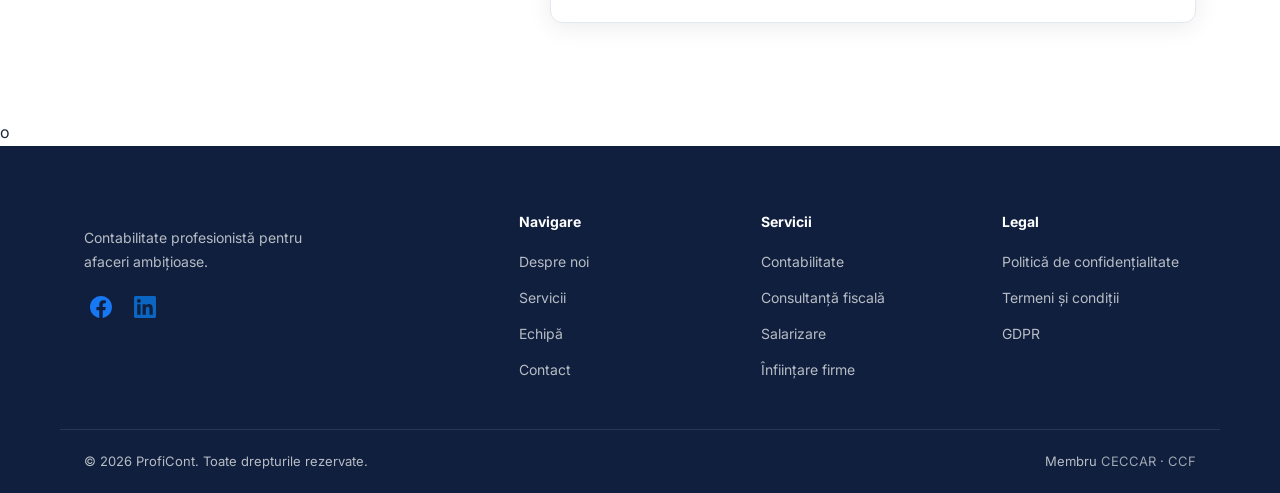
==== commit a7516ac6: "Update index.html" ====
--- a/index.html
+++ b/index.html
@@ -214,7 +214,7 @@
     <div class="container footer-inner">
       <div class="footer-brand">
         <a href="index.html" class="logo">
-          <img src="images/logo-proficont.jpeg" alt="ProfiCont" class="logo-img logo-img--footer" />
+         
         </a>
         <p>Contabilitate profesionistă pentru afaceri ambițioase.</p>
         <div class="social-footer">
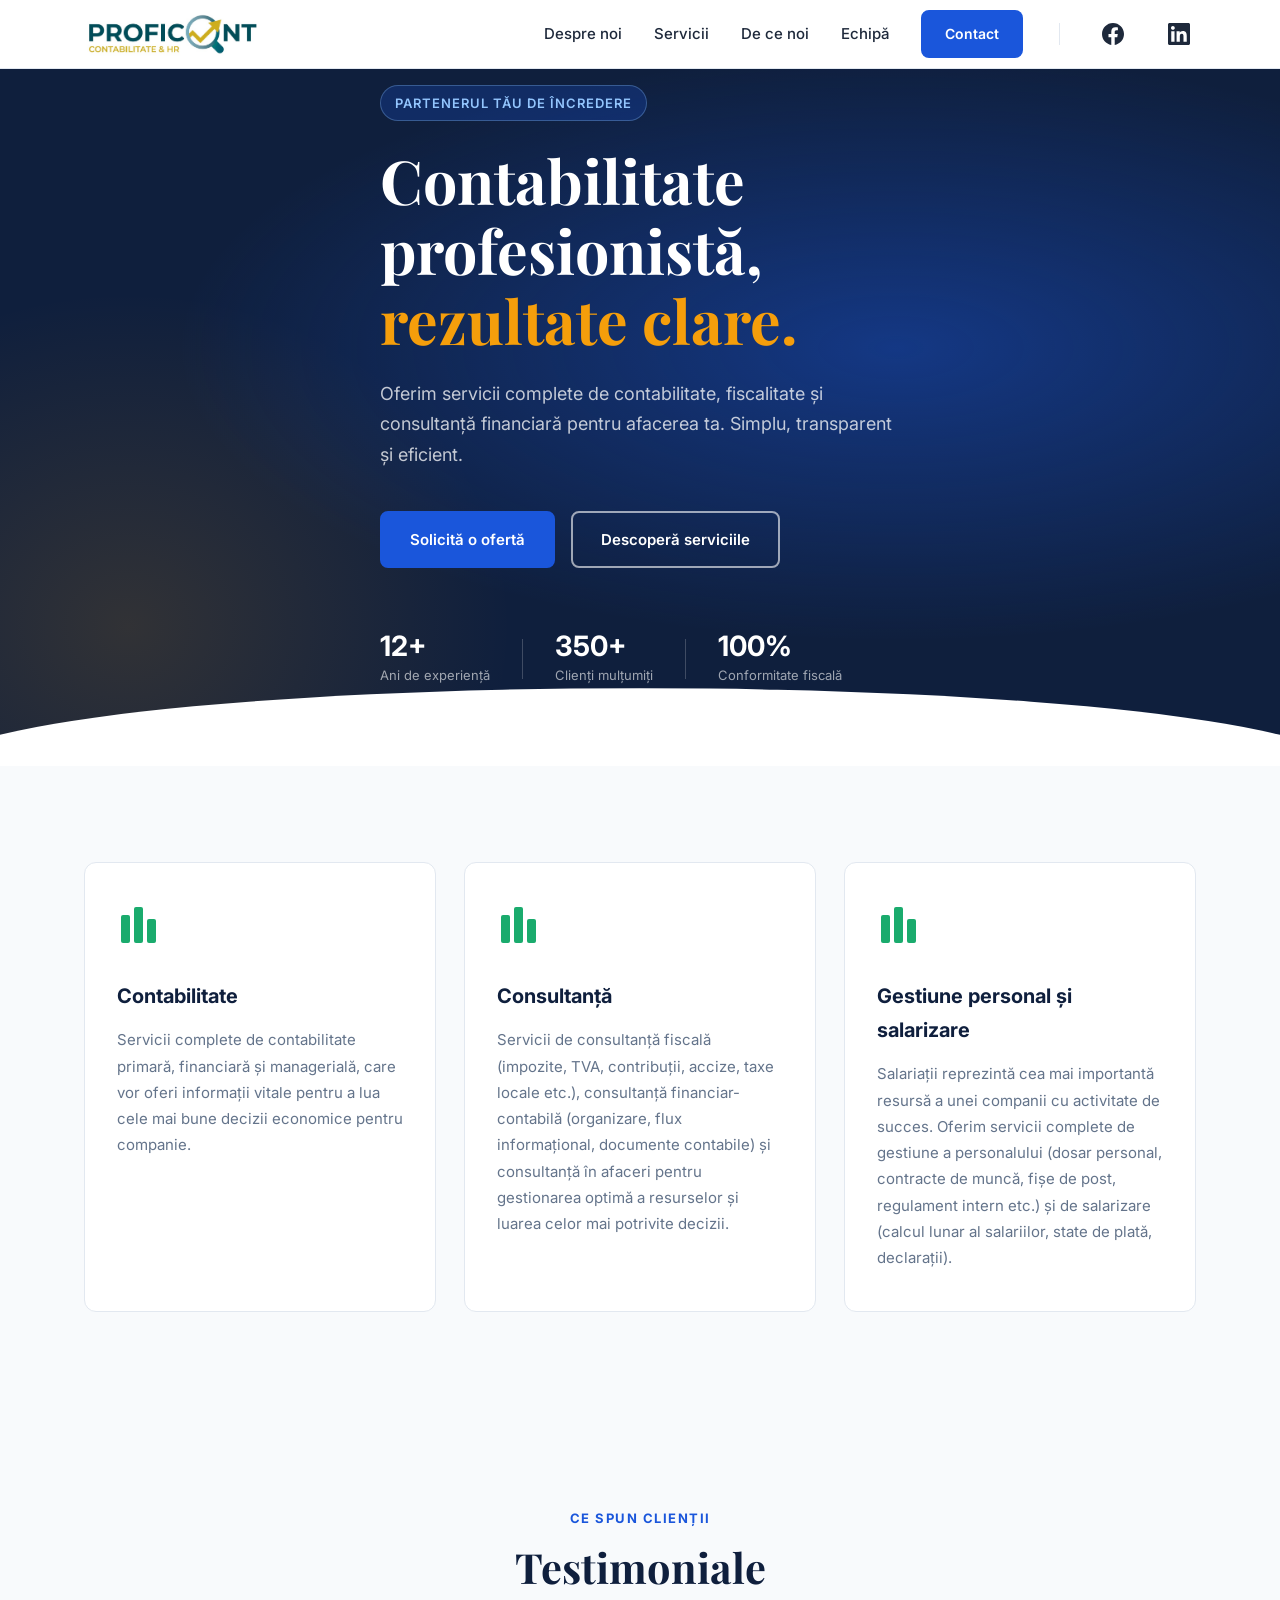
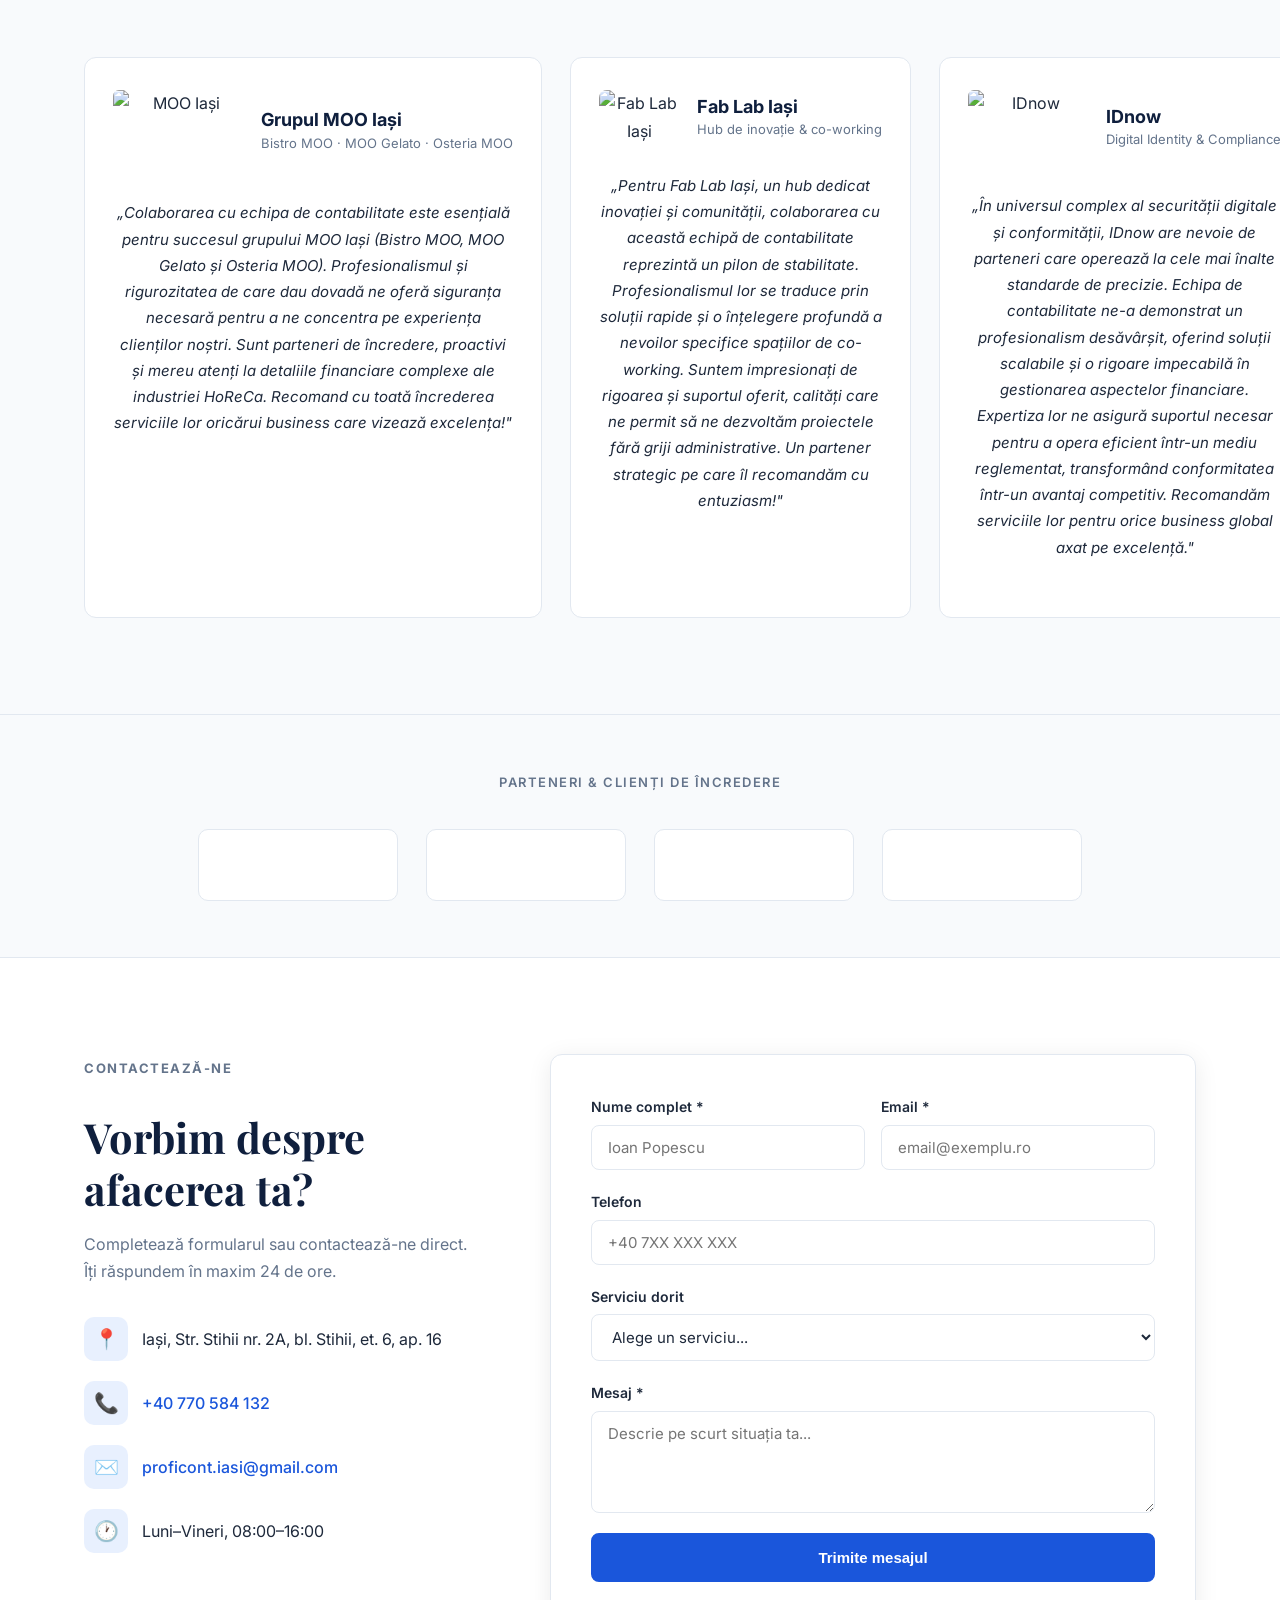
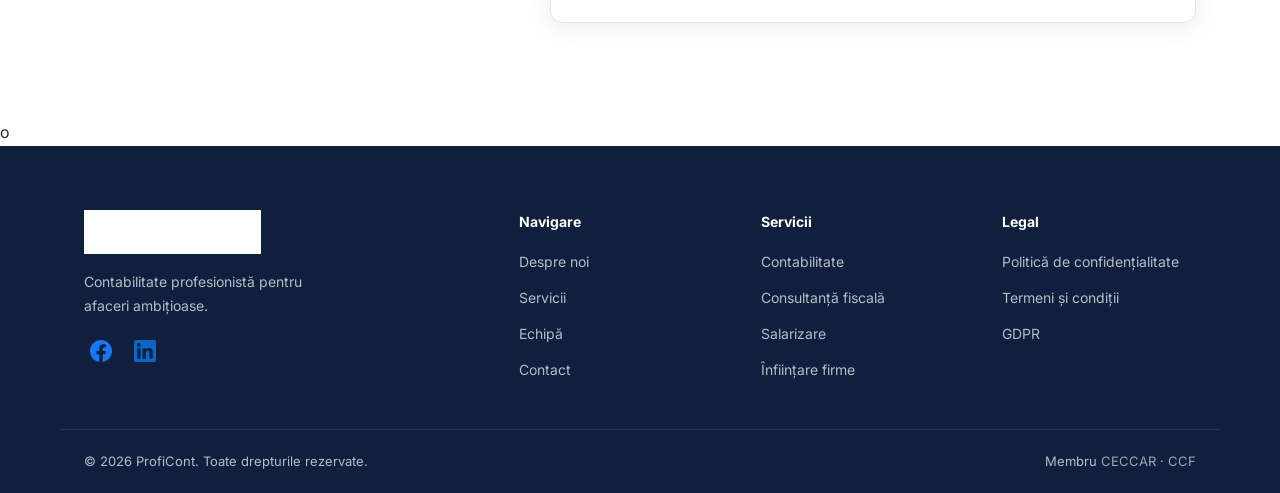
==== commit 2a9641ce: "Add files via upload" ====
--- a/index.html
+++ b/index.html
@@ -15,7 +15,7 @@
   <header class="navbar" id="navbar">
     <div class="container nav-inner">
       <a href="index.html" class="logo">
-       <img src="images/logo-proficont.jpeg" alt="ProfiCont" class="logo-img logo-img--footer">
+        <img src="images/logo-proficont.jpeg" alt="ProfiCont" class="logo-img" />
       </a>
       <nav class="nav-links" id="navLinks">
         <a href="despre-noi.html">Despre noi</a>
@@ -214,7 +214,7 @@
     <div class="container footer-inner">
       <div class="footer-brand">
         <a href="index.html" class="logo">
-         
+          <img src="images/logo-proficont.jpeg" alt="ProfiCont" class="logo-img logo-img--footer" />
         </a>
         <p>Contabilitate profesionistă pentru afaceri ambițioase.</p>
         <div class="social-footer">
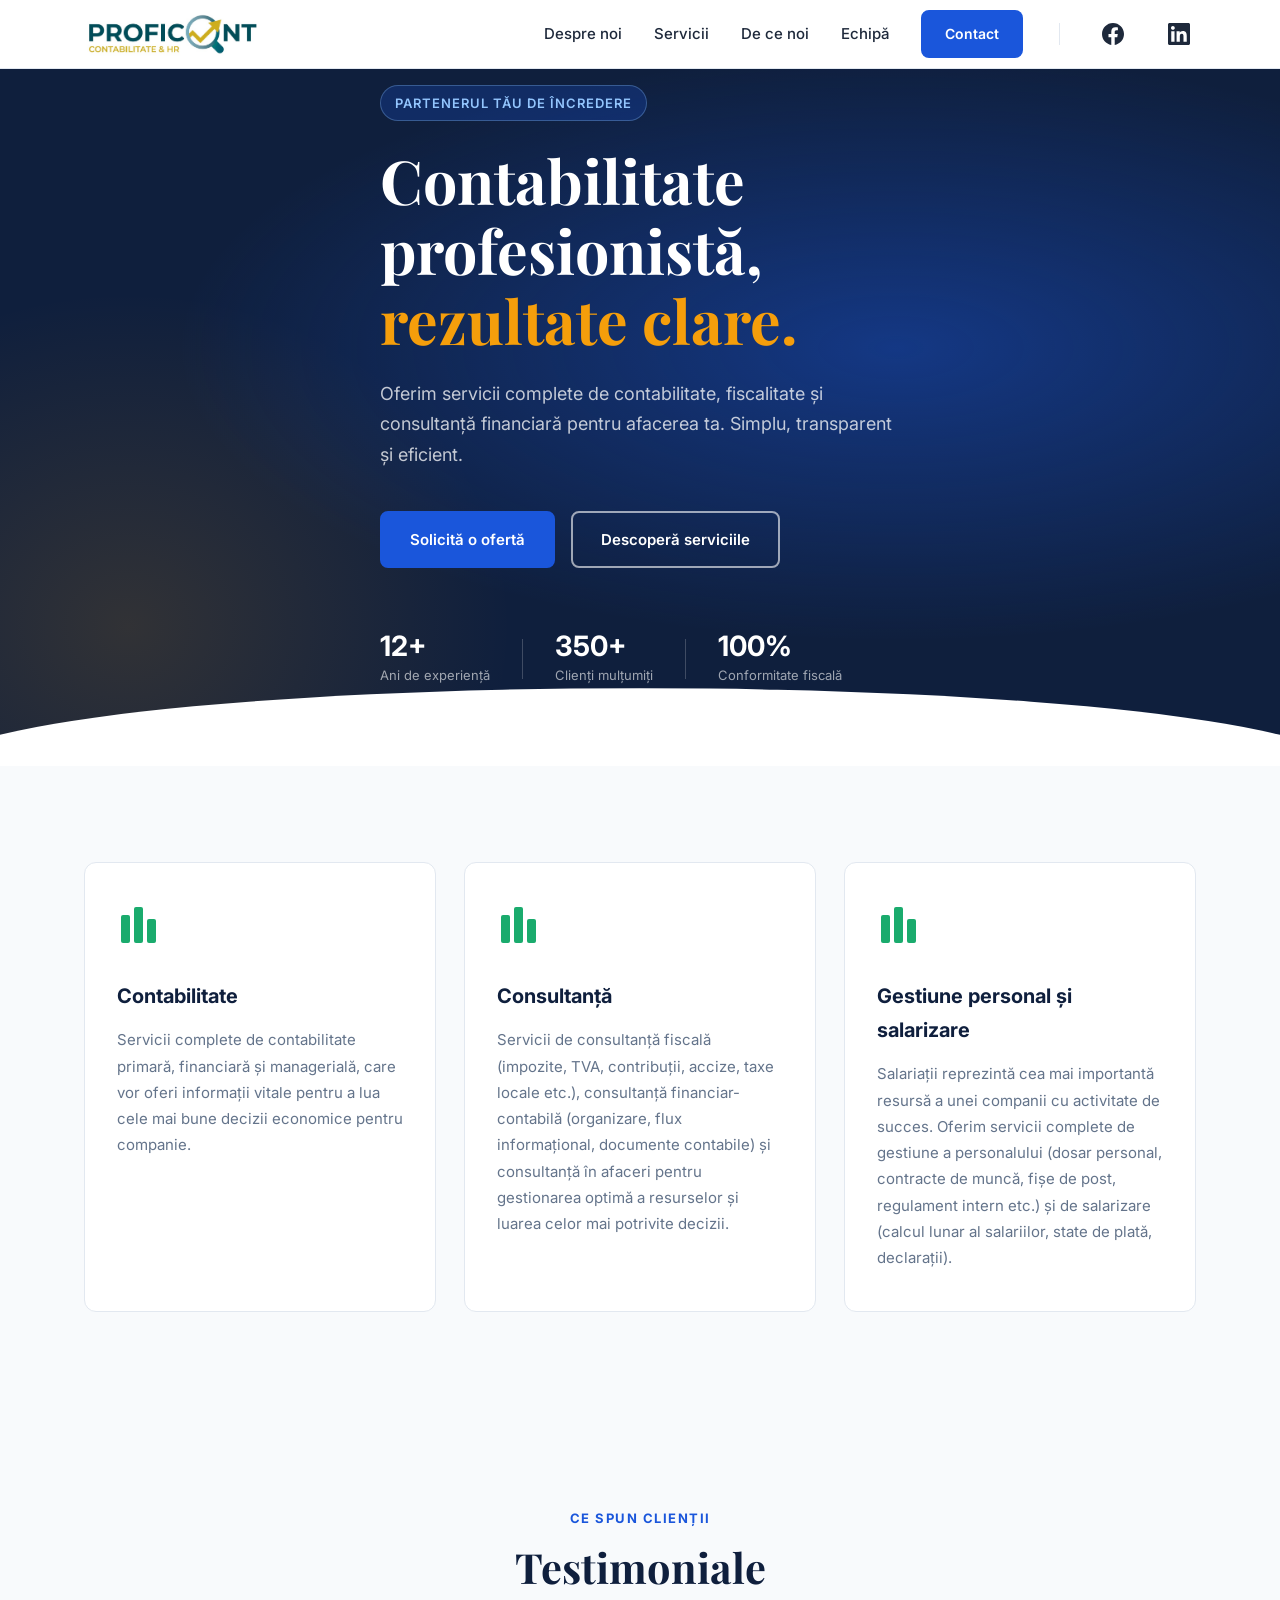
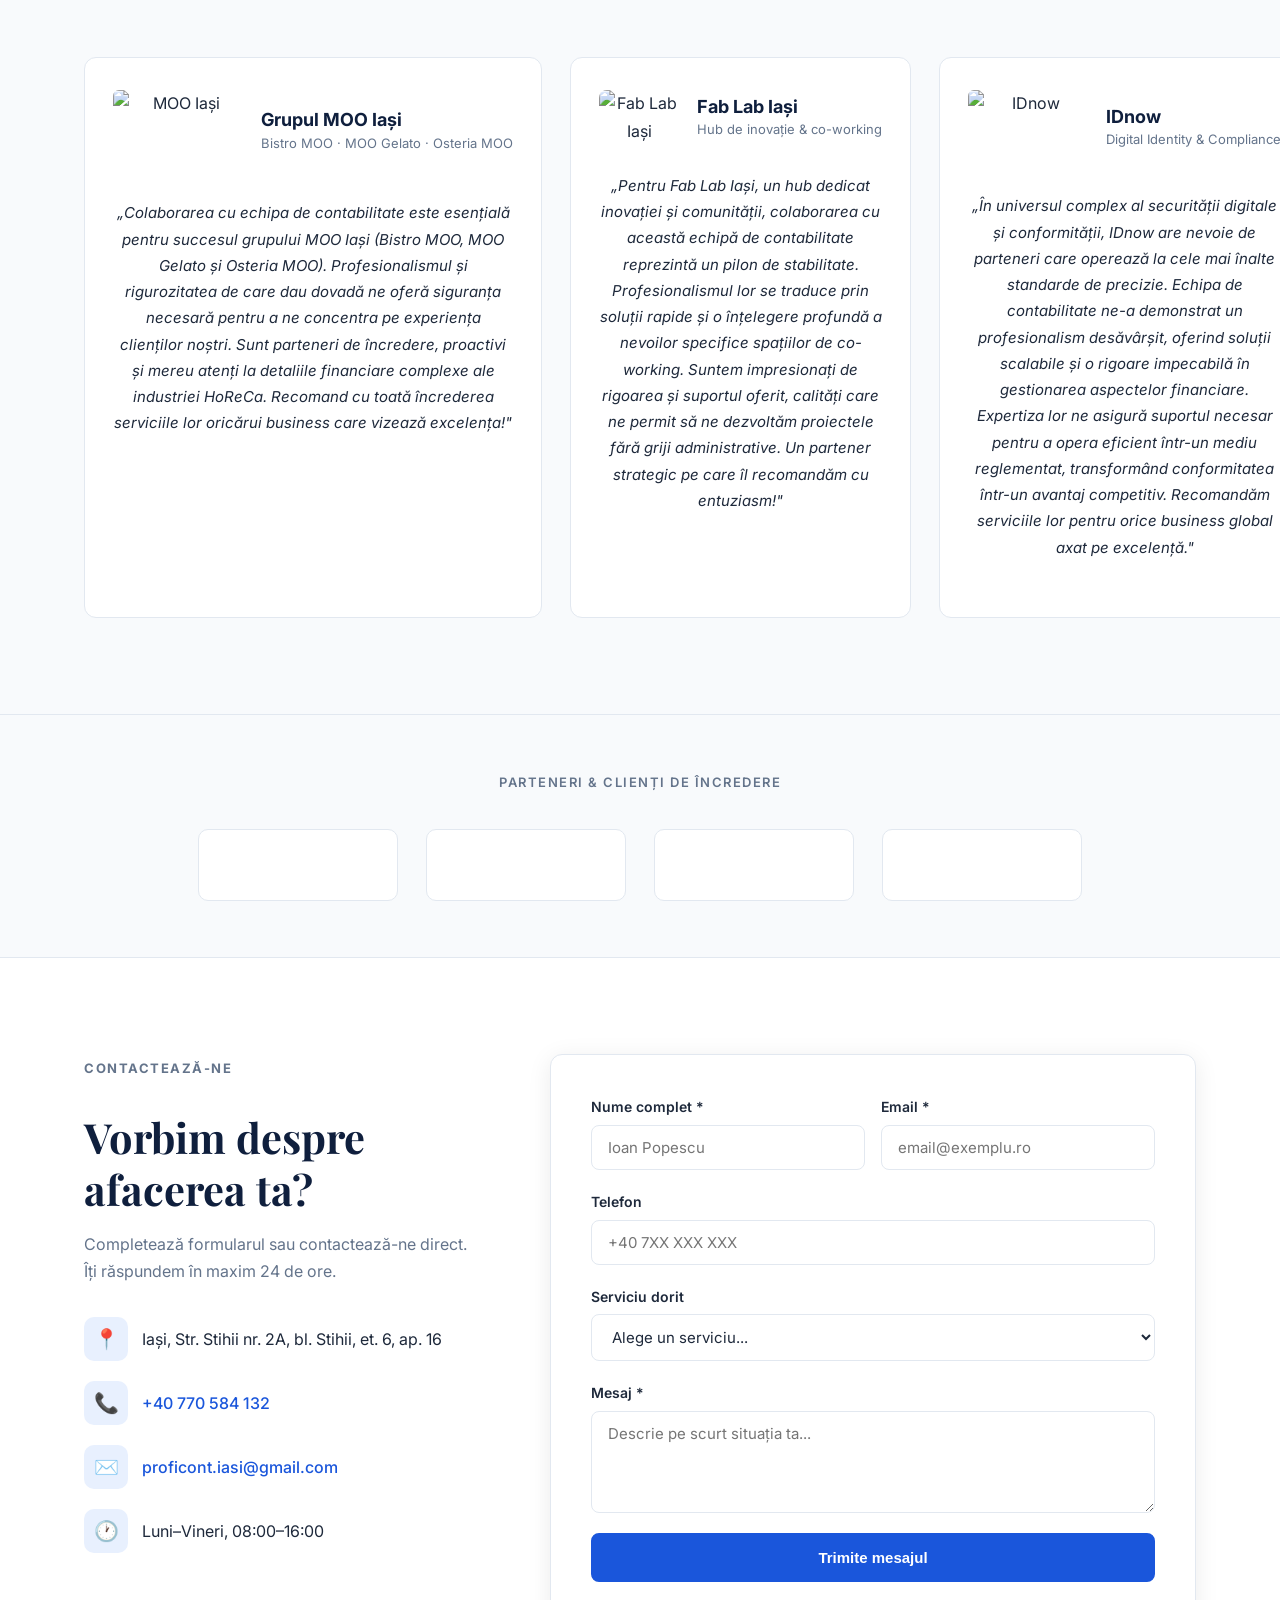
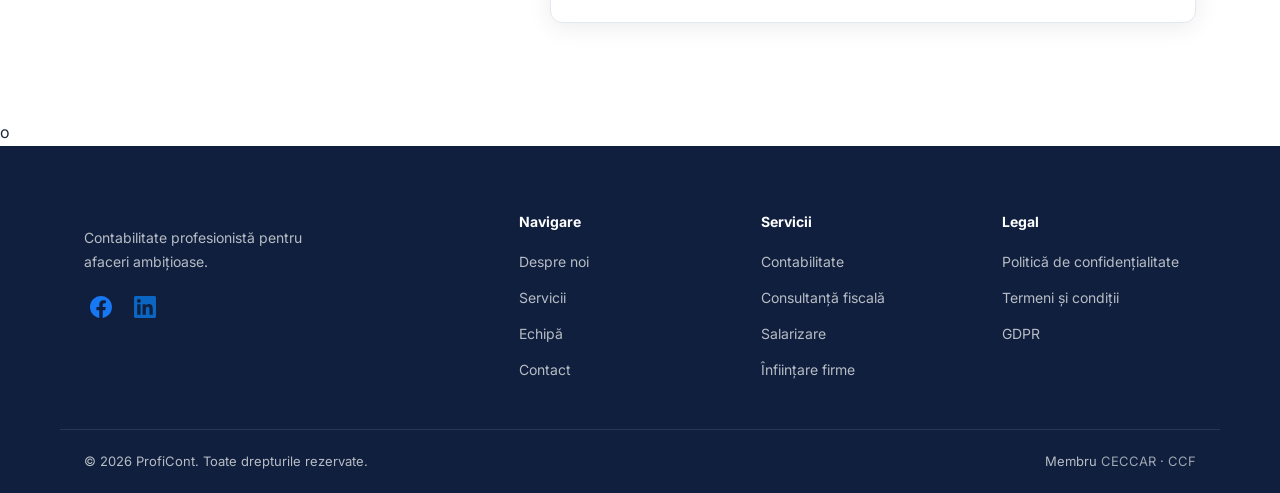
==== commit 70791a41: "Update index.html" ====
--- a/index.html
+++ b/index.html
@@ -214,7 +214,7 @@
     <div class="container footer-inner">
       <div class="footer-brand">
         <a href="index.html" class="logo">
-          <img src="images/logo-proficont.jpeg" alt="ProfiCont" class="logo-img logo-img--footer" />
+         
         </a>
         <p>Contabilitate profesionistă pentru afaceri ambițioase.</p>
         <div class="social-footer">
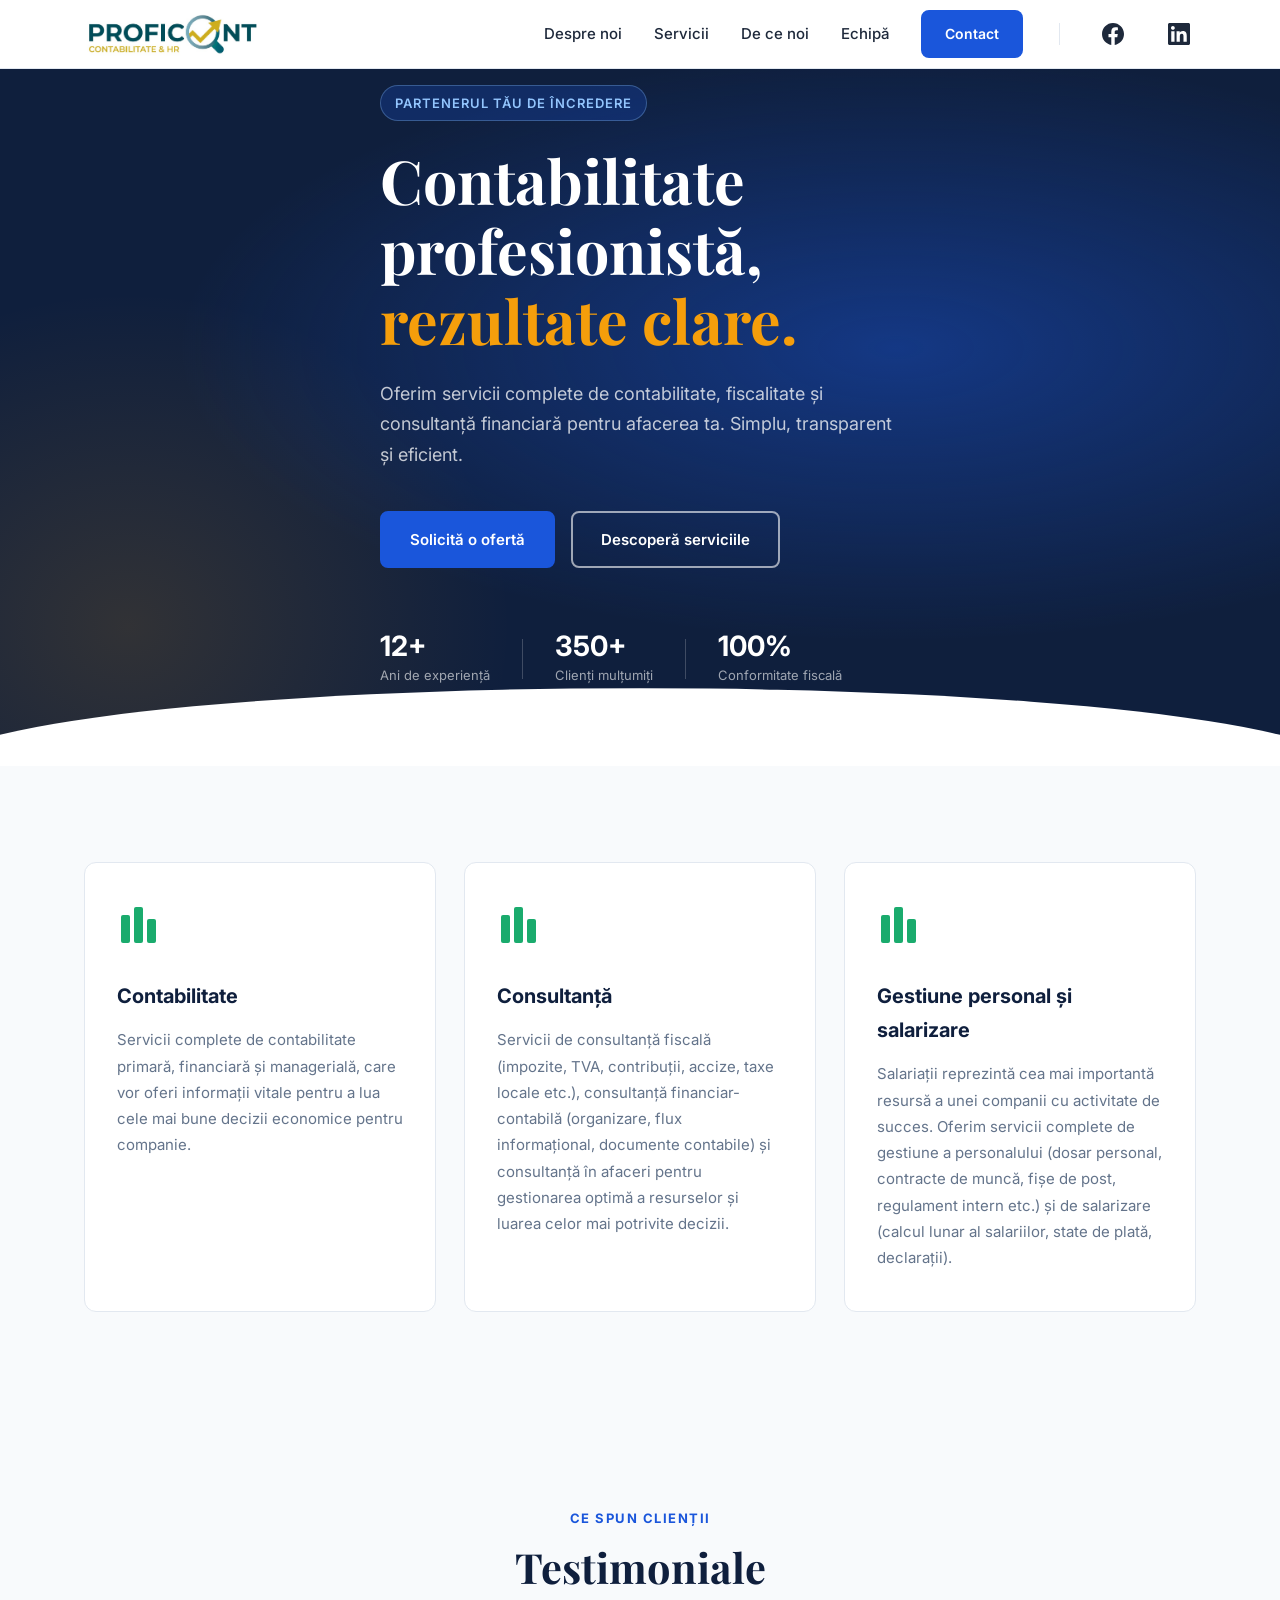
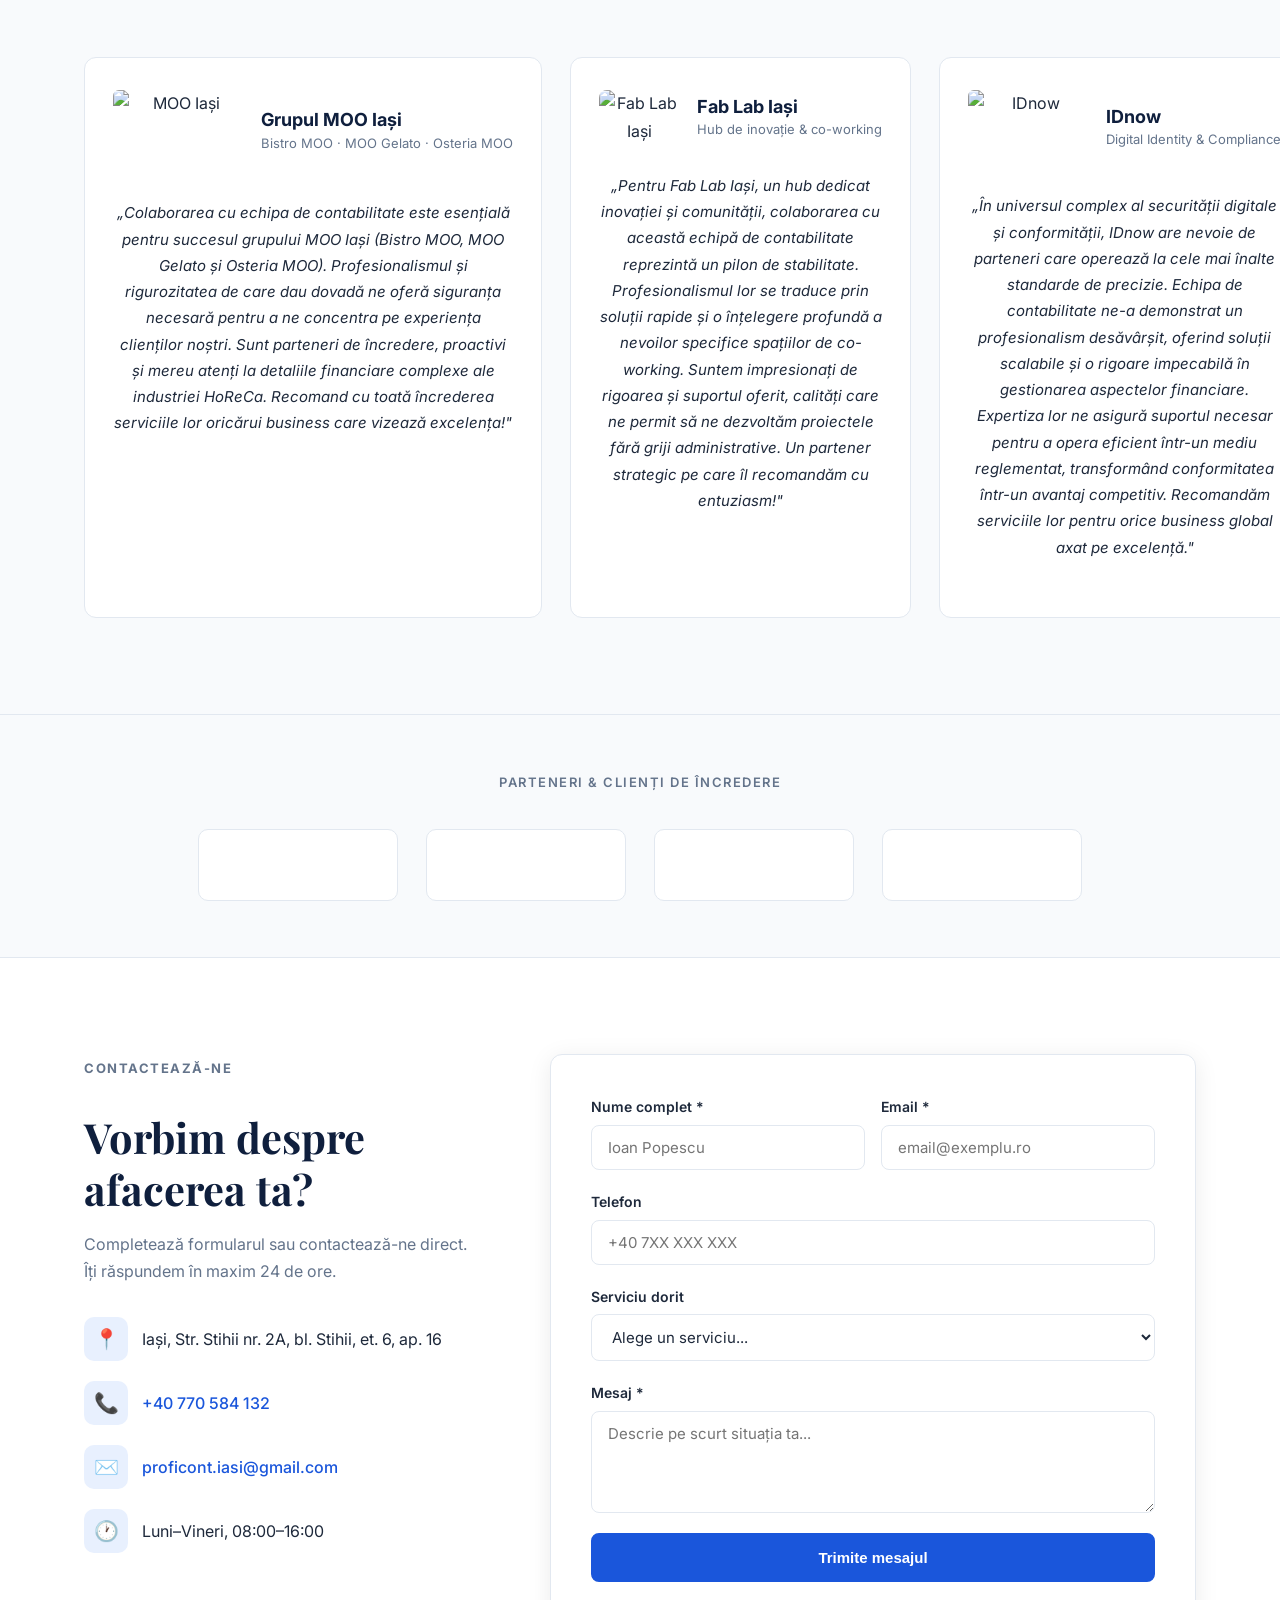
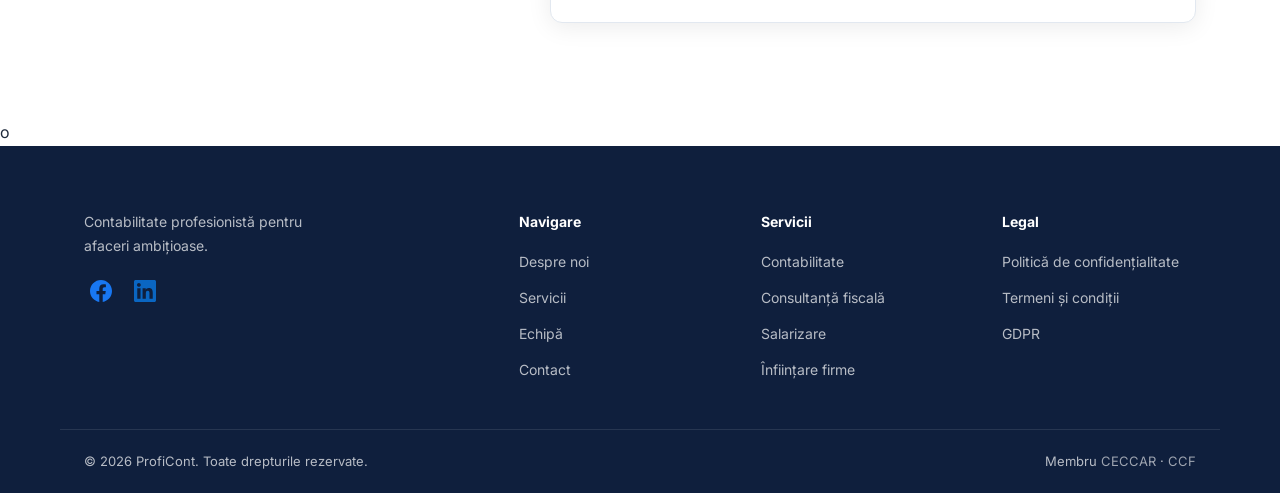
==== commit 1badec5a: "Add files via upload" ====
--- a/index.html
+++ b/index.html
@@ -213,9 +213,6 @@
   <footer class="footer">
     <div class="container footer-inner">
       <div class="footer-brand">
-        <a href="index.html" class="logo">
-         
-        </a>
         <p>Contabilitate profesionistă pentru afaceri ambițioase.</p>
         <div class="social-footer">
           <a href="https://www.facebook.com/profile.php?id=100087734592923" target="_blank" rel="noopener" aria-label="Facebook" class="social-btn fb"><svg xmlns="http://www.w3.org/2000/svg" viewBox="0 0 24 24" fill="currentColor"><path d="M24 12.073c0-6.627-5.373-12-12-12s-12 5.373-12 12c0 5.99 4.388 10.954 10.125 11.854v-8.385H7.078v-3.47h3.047V9.43c0-3.007 1.792-4.669 4.533-4.669 1.312 0 2.686.235 2.686.235v2.953H15.83c-1.491 0-1.956.925-1.956 1.874v2.25h3.328l-.532 3.47h-2.796v8.385C19.612 23.027 24 18.062 24 12.073z"/></svg></a>
--- a/style.css
+++ b/style.css
@@ -579,7 +579,7 @@
 
 /* ===== AVANTAJE ===== */
 .avantaje {
-  background: var(--navy);
+  background: var(--bg-light);
 }
 
 .avantaje-grid {
@@ -589,13 +589,13 @@
 }
 
 .avantaj {
-  color: var(--white);
+  color: var(--text);
 }
 
 .avantaj-num {
   font-size: 48px;
   font-weight: 700;
-  color: rgba(26, 86, 219, .5);
+  color: rgba(26, 86, 219, .3);
   line-height: 1;
   margin-bottom: 16px;
   font-family: 'Playfair Display', serif;
@@ -604,10 +604,11 @@
 .avantaj h3 {
   font-size: 18px;
   margin-bottom: 12px;
+  color: var(--navy);
 }
 
 .avantaj p {
-  color: rgba(255, 255, 255, .65);
+  color: #64748b;
   font-size: 15px;
   line-height: 1.65;
 }
@@ -1003,7 +1004,8 @@
 
 /* ===== PAGE HEADER (inner pages) ===== */
 .page-header {
-  background: var(--navy);
+  background: var(--bg-light);
+  border-bottom: 1px solid var(--border);
   padding: 64px 0 56px;
   position: relative;
   overflow: hidden;
@@ -1013,7 +1015,7 @@
   content: '';
   position: absolute;
   inset: 0;
-  background: radial-gradient(ellipse 70% 80% at 80% 50%, rgba(26, 86, 219, .4) 0%, transparent 70%);
+  background: radial-gradient(ellipse 70% 80% at 80% 50%, rgba(26, 86, 219, .06) 0%, transparent 70%);
 }
 
 .page-header .container {
@@ -1024,22 +1026,22 @@
 .page-header-title {
   font-family: 'Playfair Display', serif;
   font-size: clamp(2rem, 4vw, 3rem);
-  color: var(--white);
+  color: var(--navy);
   margin-bottom: 12px;
 }
 
 .page-header-breadcrumb {
   font-size: 14px;
-  color: rgba(255, 255, 255, .55);
+  color: #94a3b8;
 }
 
 .page-header-breadcrumb a {
-  color: rgba(255, 255, 255, .75);
+  color: #64748b;
   transition: color var(--transition);
 }
 
 .page-header-breadcrumb a:hover {
-  color: var(--white);
+  color: var(--navy);
 }
 
 /* ===== SOCIAL MEDIA BUTTONS ===== */
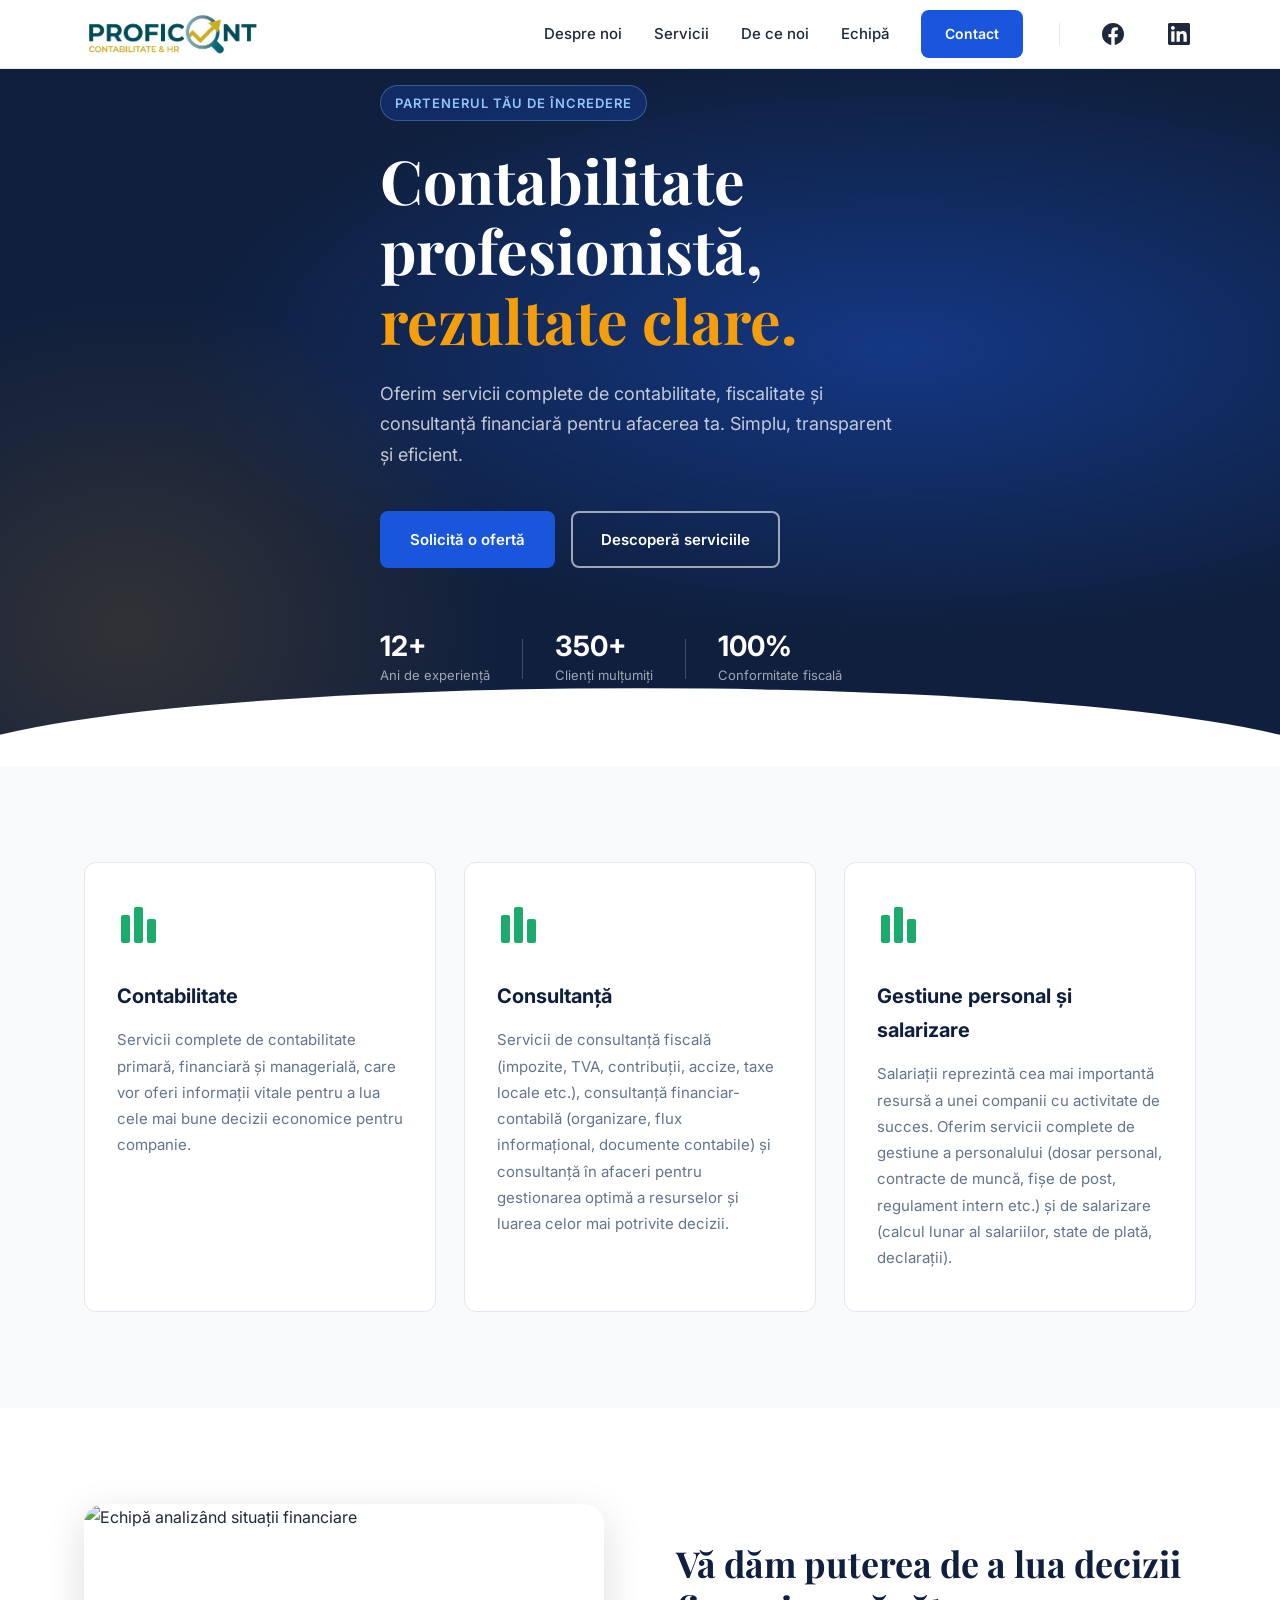
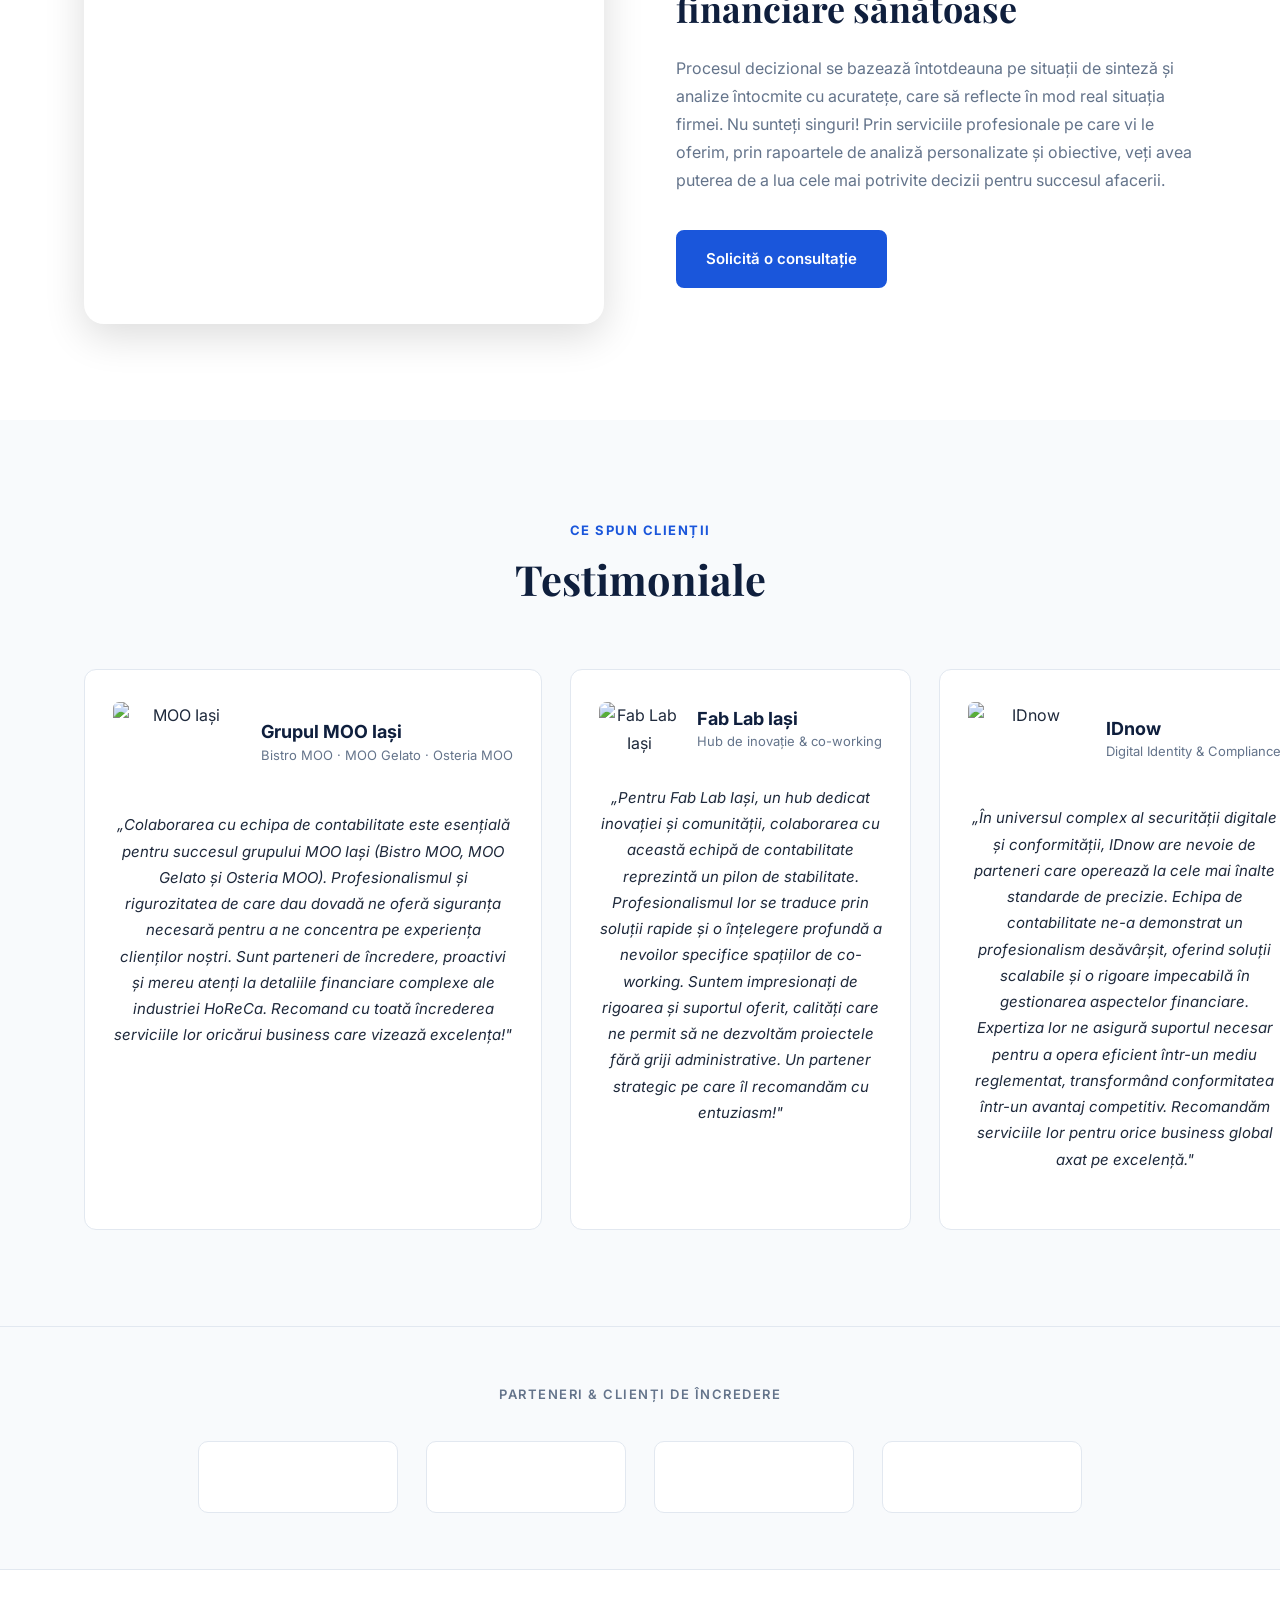
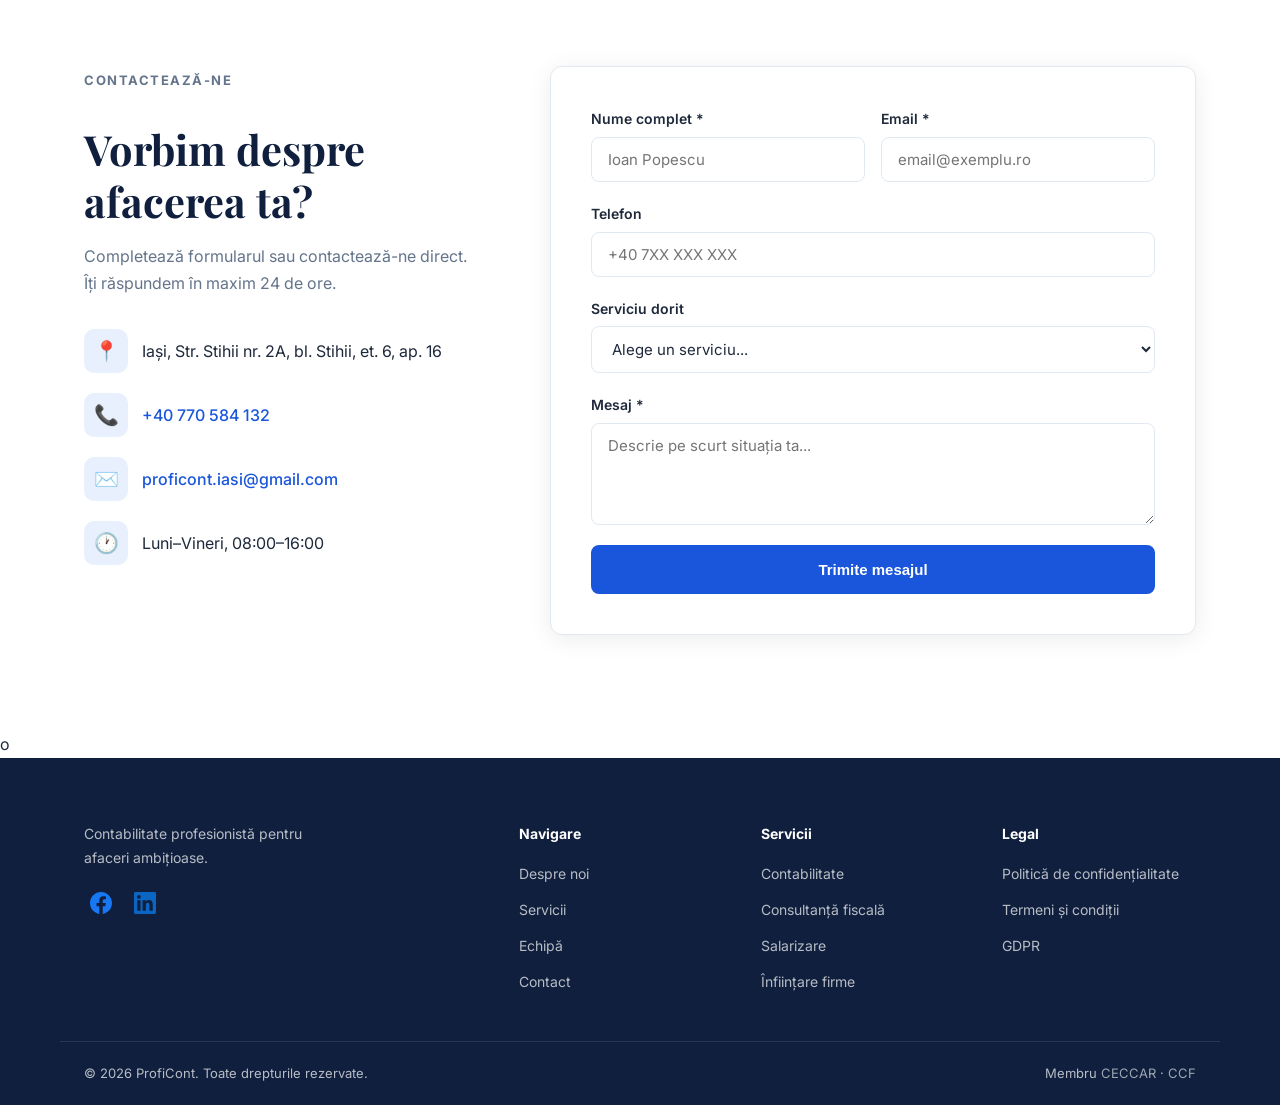
==== commit d5f0d7f6: "Add files via upload" ====
--- a/index.html
+++ b/index.html
@@ -100,6 +100,20 @@
     </div>
   </section>
 
+  <!-- PUTEREA DE A DECIDE -->
+  <section class="section puterea">
+    <div class="container puterea-inner">
+      <div class="puterea-img-wrap">
+        <img src="https://images.pexels.com/photos/3184418/pexels-photo-3184418.jpeg?auto=compress&cs=tinysrgb&w=800" alt="Echipă analizând situații financiare" class="puterea-img" />
+      </div>
+      <div class="puterea-content">
+        <h2 class="puterea-title">Vă dăm puterea de a lua decizii financiare sănătoase</h2>
+        <p class="puterea-text">Procesul decizional se bazează întotdeauna pe situații de sinteză și analize întocmite cu acuratețe, care să reflecte în mod real situația firmei. Nu sunteți singuri! Prin serviciile profesionale pe care vi le oferim, prin rapoartele de analiză personalizate și obiective, veți avea puterea de a lua cele mai potrivite decizii pentru succesul afacerii.</p>
+        <a href="index.html#contact" class="btn btn-primary">Solicită o consultație</a>
+      </div>
+    </div>
+  </section>
+
   <!-- TESTIMONIALE -->
   <section class="section testimoniale" id="testimoniale">
     <div class="container">
--- a/style.css
+++ b/style.css
@@ -656,6 +656,57 @@
   font-size: 14px;
 }
 
+/* ===== PUTEREA DE A DECIDE ===== */
+.puterea {
+  background: #fff;
+}
+
+.puterea-inner {
+  display: grid;
+  grid-template-columns: 1fr 1fr;
+  gap: 72px;
+  align-items: center;
+}
+
+.puterea-img-wrap {
+  border-radius: 20px;
+  overflow: hidden;
+  box-shadow: var(--shadow-lg);
+}
+
+.puterea-img {
+  width: 100%;
+  height: 420px;
+  object-fit: cover;
+  display: block;
+}
+
+.puterea-title {
+  font-family: 'Playfair Display', serif;
+  font-size: clamp(1.8rem, 2.8vw, 2.4rem);
+  color: var(--navy);
+  line-height: 1.25;
+  margin-bottom: 24px;
+}
+
+.puterea-text {
+  font-size: 16px;
+  color: var(--text-muted);
+  line-height: 1.75;
+  margin-bottom: 36px;
+}
+
+@media (max-width: 900px) {
+  .puterea-inner {
+    grid-template-columns: 1fr;
+    gap: 40px;
+  }
+
+  .puterea-img {
+    height: 300px;
+  }
+}
+
 /* ===== TESTIMONIALE ===== */
 .testimoniale {
   background: var(--bg-light);
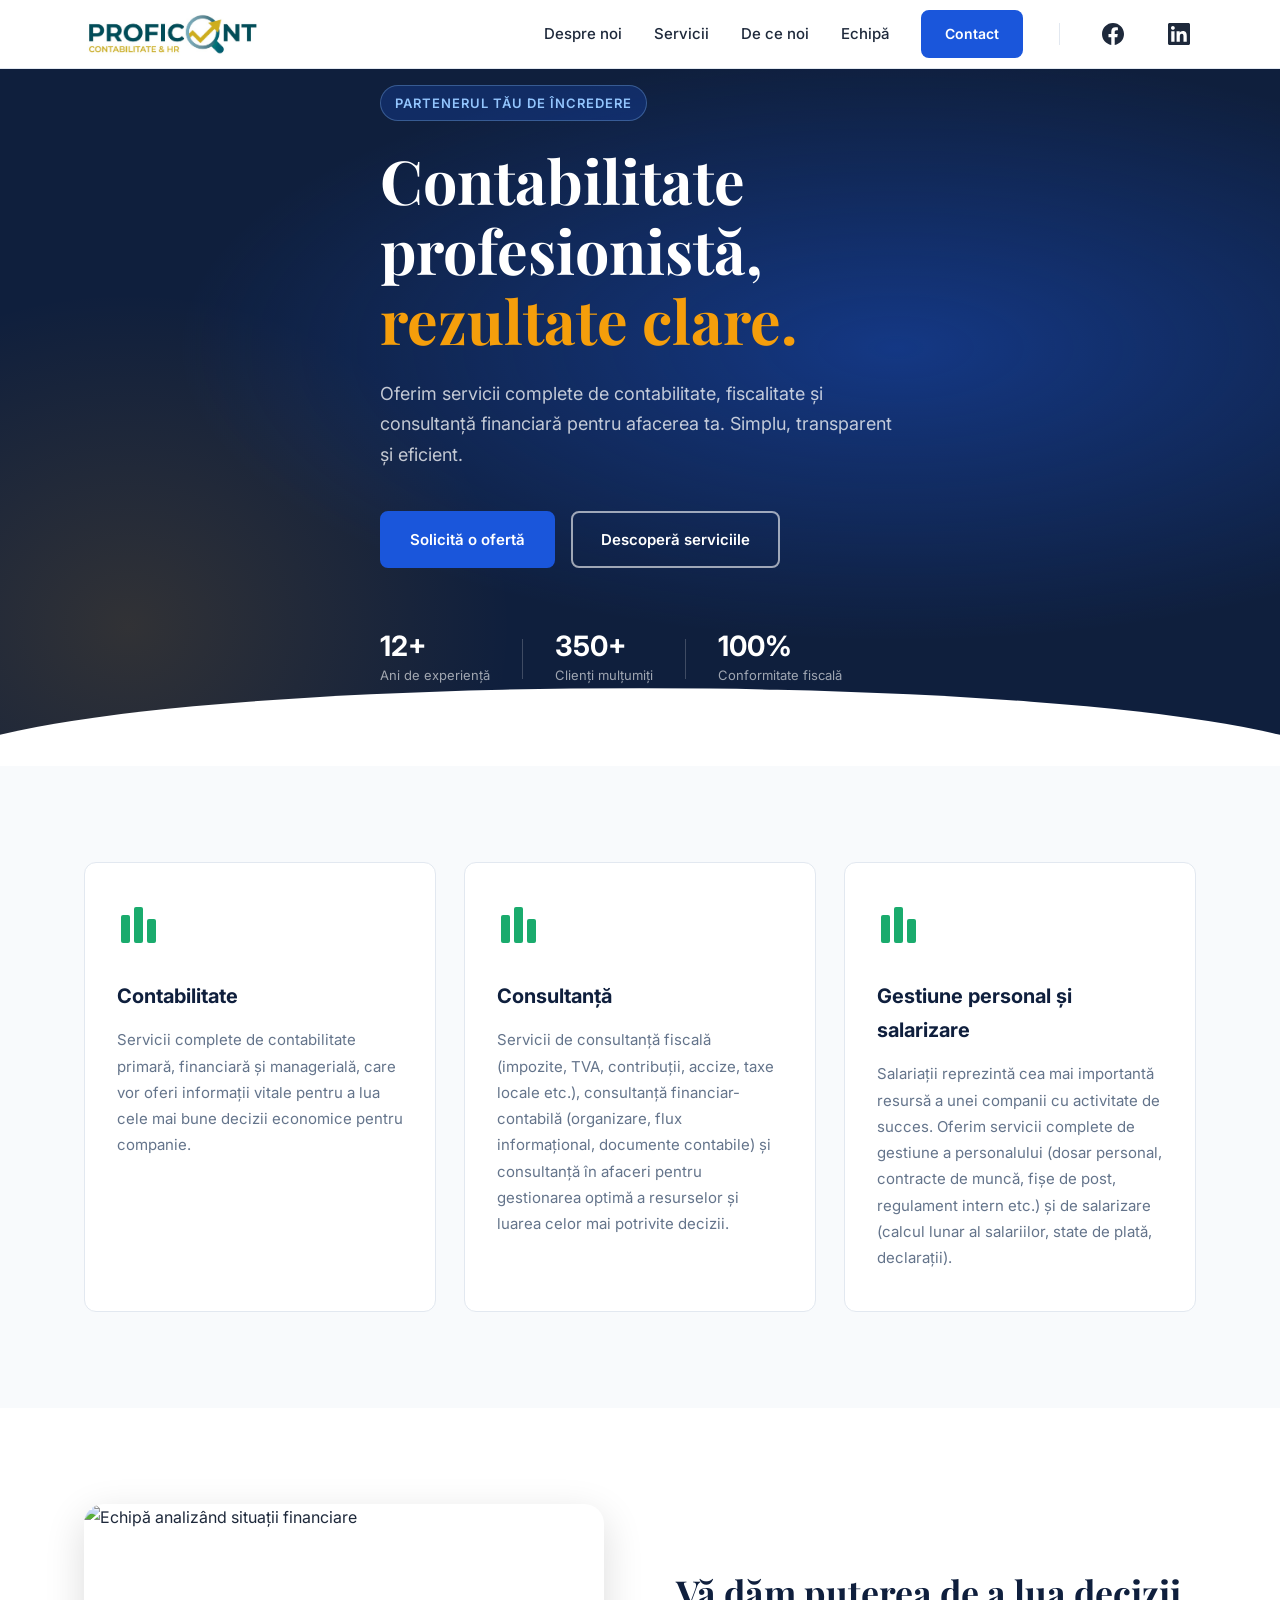
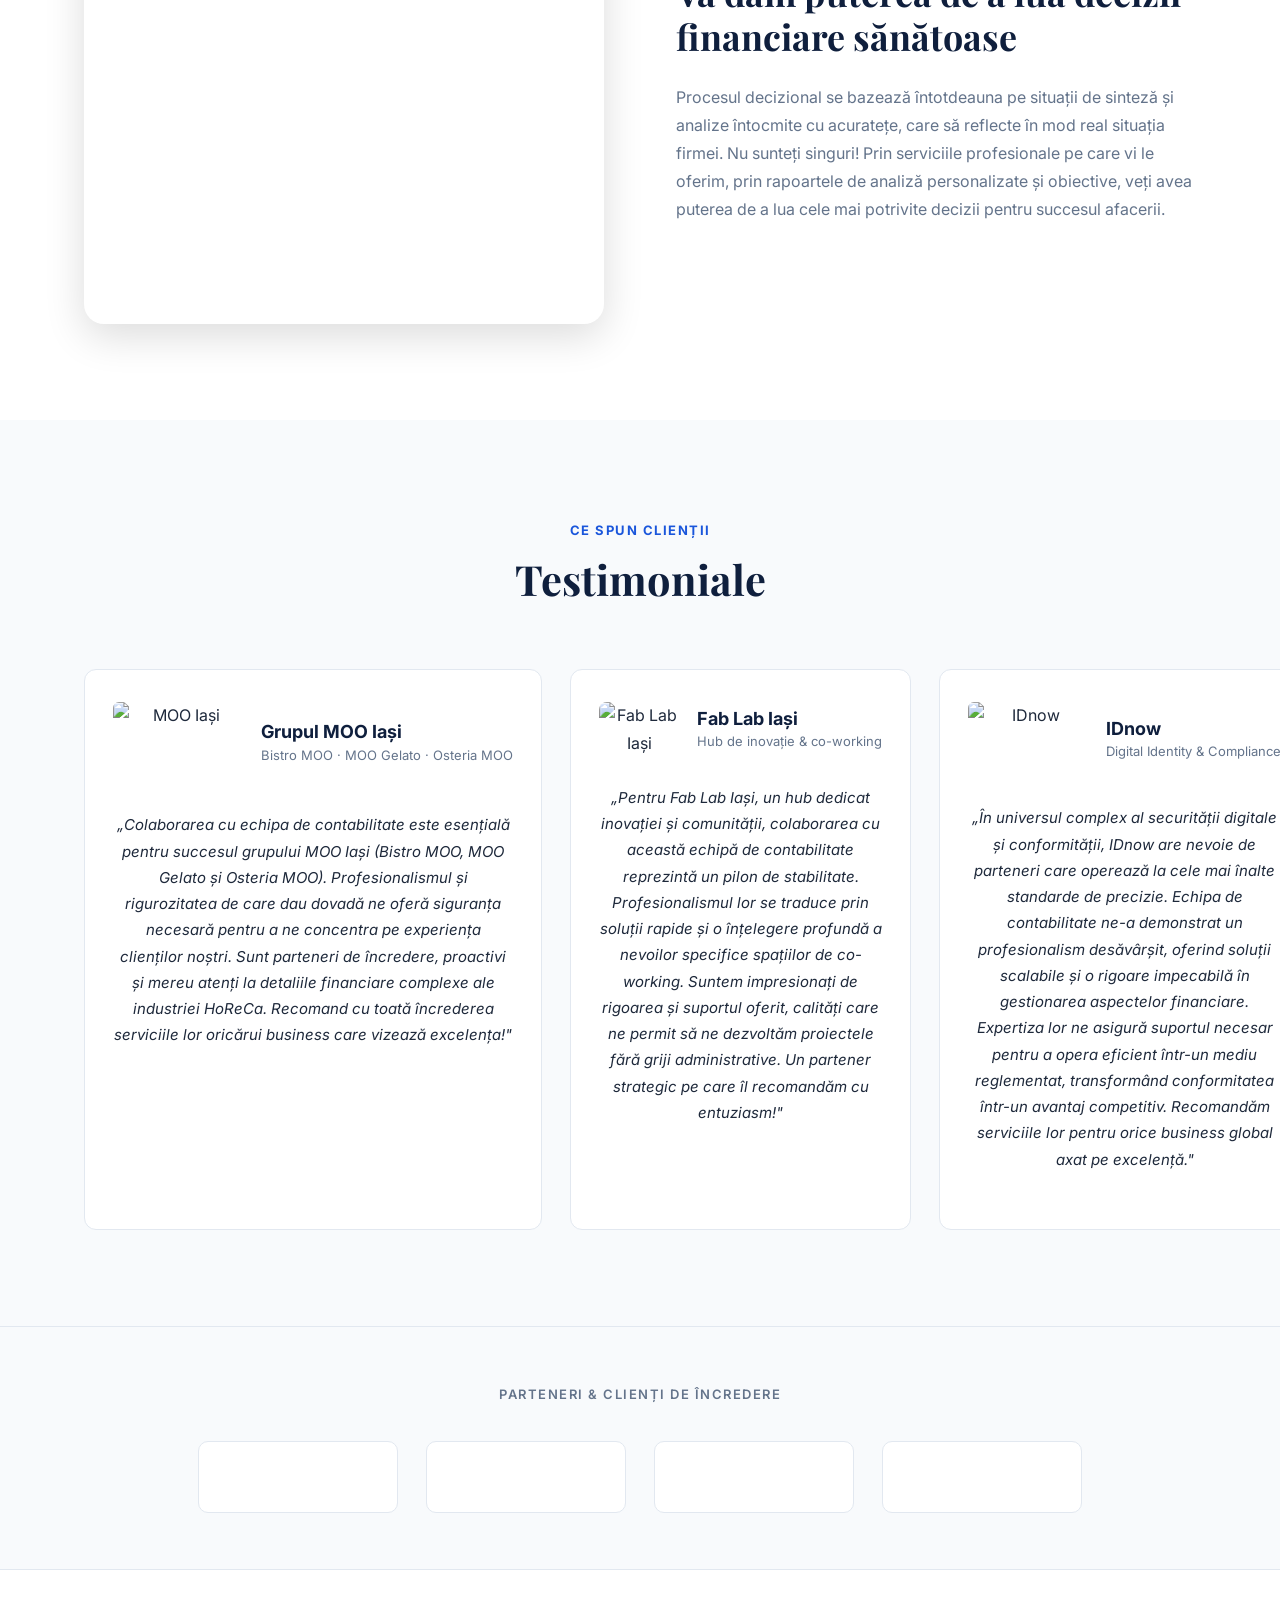
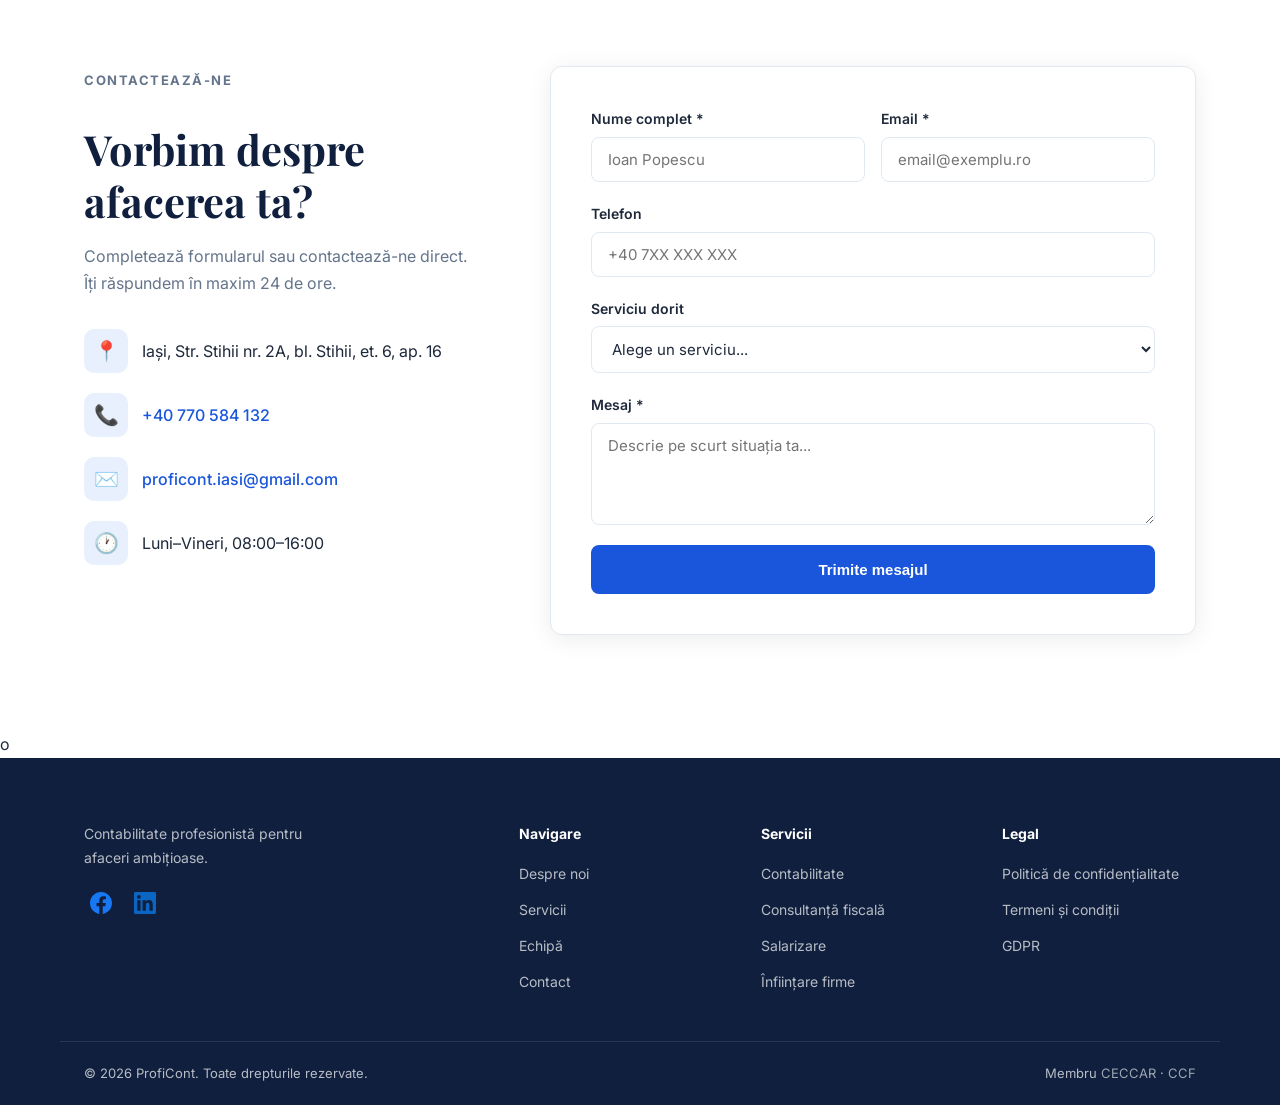
==== commit 9d56ac49: "Add files via upload" ====
--- a/index.html
+++ b/index.html
@@ -109,7 +109,6 @@
       <div class="puterea-content">
         <h2 class="puterea-title">Vă dăm puterea de a lua decizii financiare sănătoase</h2>
         <p class="puterea-text">Procesul decizional se bazează întotdeauna pe situații de sinteză și analize întocmite cu acuratețe, care să reflecte în mod real situația firmei. Nu sunteți singuri! Prin serviciile profesionale pe care vi le oferim, prin rapoartele de analiză personalizate și obiective, veți avea puterea de a lua cele mai potrivite decizii pentru succesul afacerii.</p>
-        <a href="index.html#contact" class="btn btn-primary">Solicită o consultație</a>
       </div>
     </div>
   </section>
